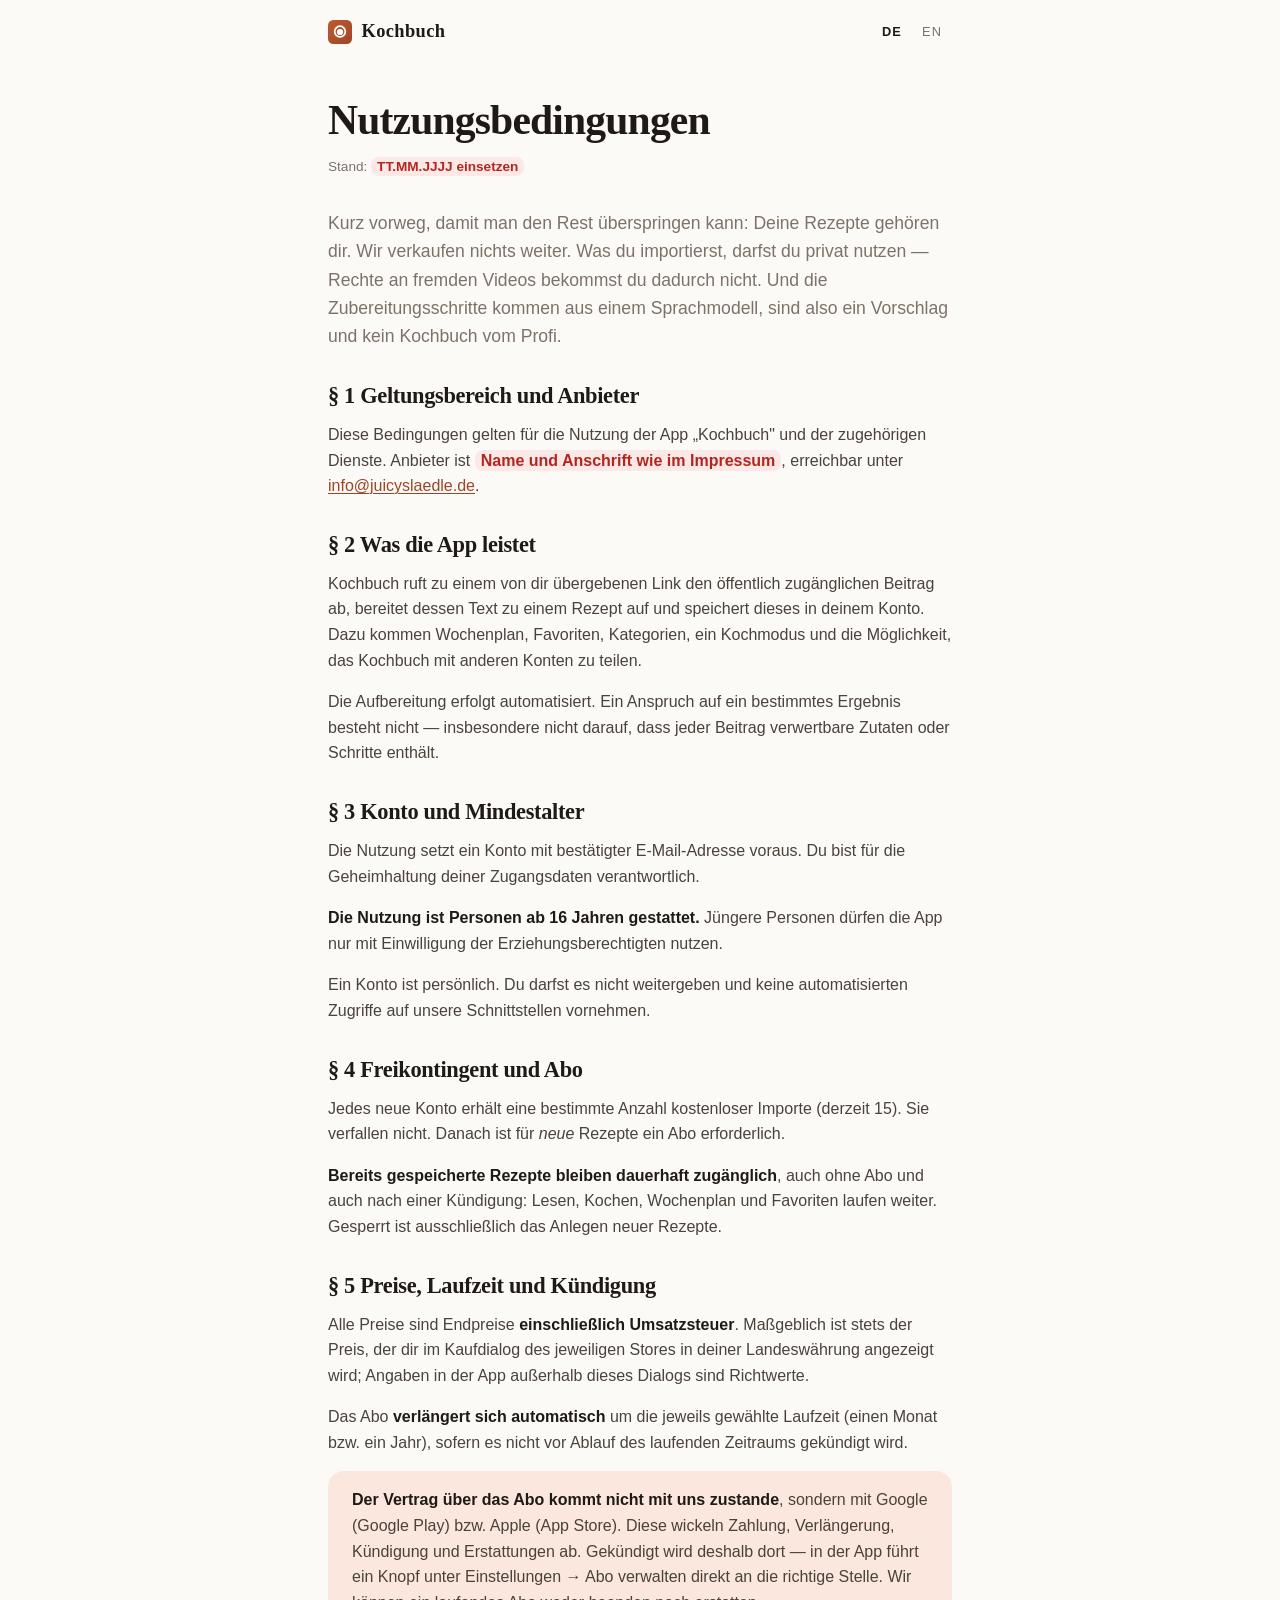
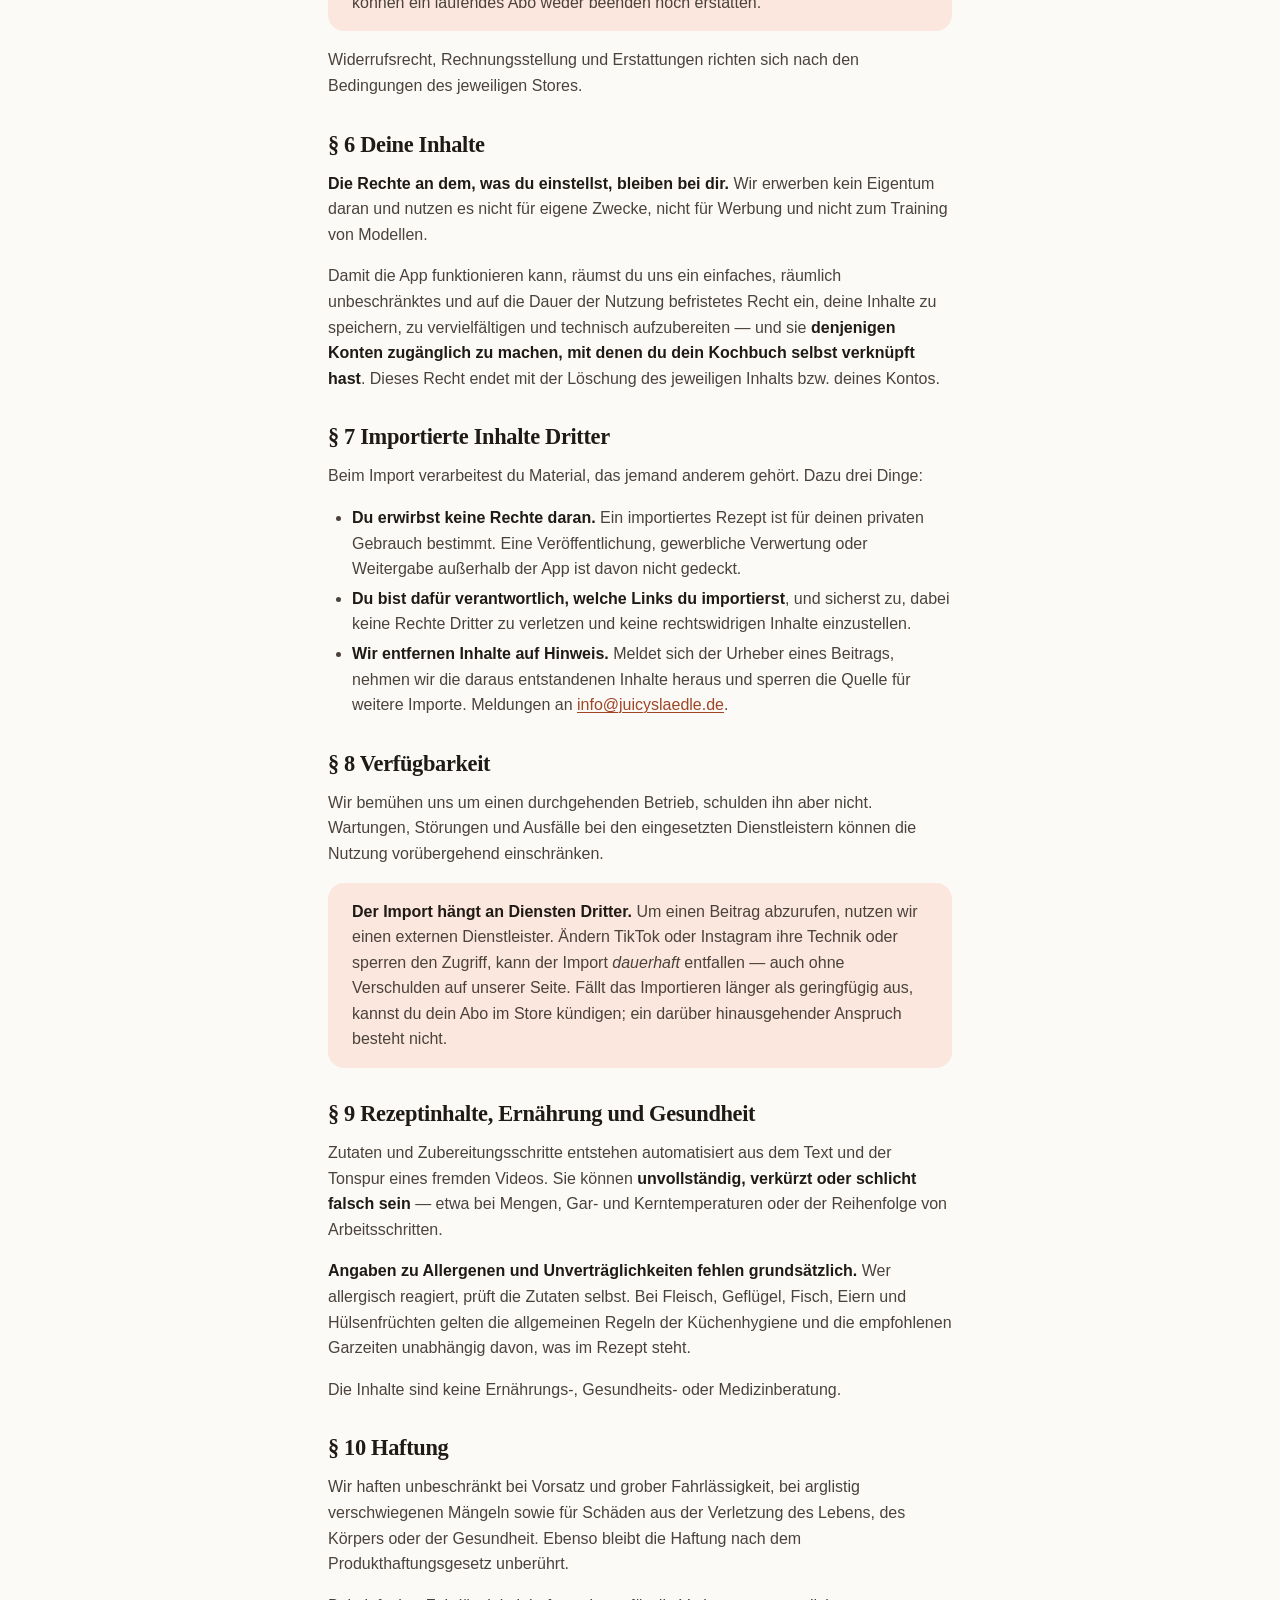
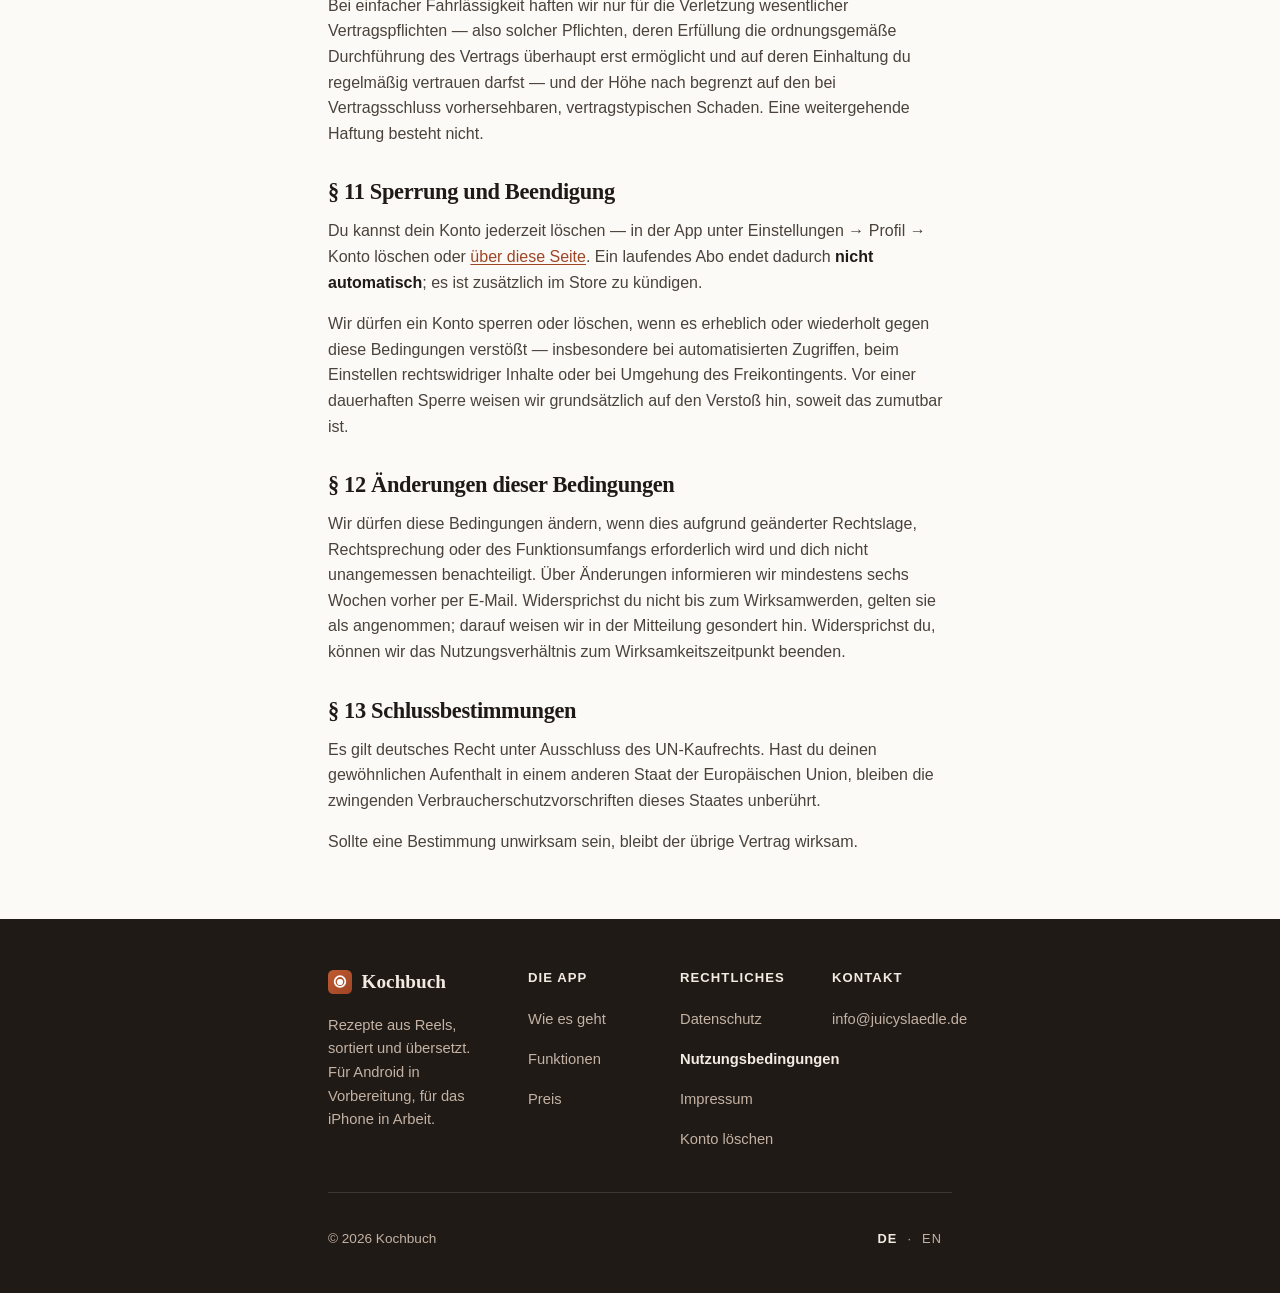
==== agb/index.html @ bf395855 "Die Rechtsseiten tragen denselben Auftritt wie die Startseite Datenschutzerklaerung, AGB, Impressum " ====
<!doctype html>
<html lang="de">
<head>
<meta charset="utf-8">
<meta name="viewport" content="width=device-width, initial-scale=1">
<!-- noindex, solange die Angaben Platzhalter sind (siehe web/README.md).
     Raus, sobald Anschrift und Kontakt stehen. -->
<meta name="robots" content="noindex">
<title>Nutzungsbedingungen — Kochbuch</title>
<link rel="icon" href="../bilder/logo.svg" type="image/svg+xml">
<link rel="apple-touch-icon" href="../bilder/logo-180.png">
<link rel="stylesheet" href="../stil.css">
<!--
  ENTWURF. Vor der Veroeffentlichung anwaltlich gegenlesen lassen - AGB gegenueber
  Verbrauchern unterliegen der Inhaltskontrolle nach §§ 305 ff. BGB, und eine zu
  weit gefasste Haftungsklausel ist im Zweifel komplett unwirksam (dann gilt das
  Gesetz, also mehr Haftung als noetig).

  Vier Punkte stehen hier, weil die App sie tatsaechlich braucht und es dafuer
  bisher keine Grundlage gab:
    § 6  Rechteeinraeumung  - can_see() gibt Rezepte an verknuepfte Konten frei
    § 8  Verfuegbarkeit     - der Import haengt an einem Drittanbieter
    § 9  Rezeptinhalte      - die Schritte kommen aus einem Sprachmodell
    § 3  Mindestalter 16    - Art. 8 DSGVO, es gibt keine Altersabfrage in der App
-->
</head>
<body>

<a class="sprung" href="#inhalt">Zum Inhalt springen</a>

<header class="kopf">
  <div class="kopf-inhalt">
    <a class="marke" href="../home.html"><img class="marke-logo" src="../bilder/logo.svg" width="24" height="24" alt="">Kochbuch</a>
    <nav class="sprachen" aria-label="Sprache">
      <span aria-current="true">DE</span>
      <a href="../en/terms/index.html" hreflang="en">EN</a>
    </nav>
  </div>
</header>

<main id="inhalt" tabindex="-1">
  <div class="inhalt">

    <h1>Nutzungsbedingungen</h1>
    <p class="stand">Stand: <span class="todo">TT.MM.JJJJ einsetzen</span></p>

    <p class="vorspann">
      Kurz vorweg, damit man den Rest überspringen kann: Deine Rezepte gehören dir. Wir
      verkaufen nichts weiter. Was du importierst, darfst du privat nutzen — Rechte an
      fremden Videos bekommst du dadurch nicht. Und die Zubereitungsschritte kommen aus
      einem Sprachmodell, sind also ein Vorschlag und kein Kochbuch vom Profi.
    </p>

    <h2 id="geltung">§ 1 Geltungsbereich und Anbieter</h2>
    <p>
      Diese Bedingungen gelten für die Nutzung der App „Kochbuch" und der zugehörigen
      Dienste. Anbieter ist <span class="todo">Name und Anschrift wie im Impressum</span>,
      erreichbar unter <a href="mailto:info@juicyslaedle.de">info@juicyslaedle.de</a>.
    </p>

    <h2 id="leistung">§ 2 Was die App leistet</h2>
    <p>
      Kochbuch ruft zu einem von dir übergebenen Link den öffentlich zugänglichen Beitrag
      ab, bereitet dessen Text zu einem Rezept auf und speichert dieses in deinem Konto.
      Dazu kommen Wochenplan, Favoriten, Kategorien, ein Kochmodus und die Möglichkeit, das
      Kochbuch mit anderen Konten zu teilen.
    </p>
    <p>
      Die Aufbereitung erfolgt automatisiert. Ein Anspruch auf ein bestimmtes Ergebnis
      besteht nicht — insbesondere nicht darauf, dass jeder Beitrag verwertbare Zutaten oder
      Schritte enthält.
    </p>

    <h2 id="konto">§ 3 Konto und Mindestalter</h2>
    <p>
      Die Nutzung setzt ein Konto mit bestätigter E-Mail-Adresse voraus. Du bist für die
      Geheimhaltung deiner Zugangsdaten verantwortlich.
    </p>
    <p>
      <strong>Die Nutzung ist Personen ab 16 Jahren gestattet.</strong> Jüngere Personen
      dürfen die App nur mit Einwilligung der Erziehungsberechtigten nutzen.
    </p>
    <p>
      Ein Konto ist persönlich. Du darfst es nicht weitergeben und keine automatisierten
      Zugriffe auf unsere Schnittstellen vornehmen.
    </p>

    <h2 id="freikontingent">§ 4 Freikontingent und Abo</h2>
    <p>
      Jedes neue Konto erhält eine bestimmte Anzahl kostenloser Importe (derzeit 15). Sie
      verfallen nicht. Danach ist für <em>neue</em> Rezepte ein Abo erforderlich.
    </p>
    <p>
      <strong>Bereits gespeicherte Rezepte bleiben dauerhaft zugänglich</strong>, auch ohne
      Abo und auch nach einer Kündigung: Lesen, Kochen, Wochenplan und Favoriten laufen
      weiter. Gesperrt ist ausschließlich das Anlegen neuer Rezepte.
    </p>

    <h2 id="preise">§ 5 Preise, Laufzeit und Kündigung</h2>
    <p>
      Alle Preise sind Endpreise <strong>einschließlich Umsatzsteuer</strong>. Maßgeblich ist
      stets der Preis, der dir im Kaufdialog des jeweiligen Stores in deiner Landeswährung
      angezeigt wird; Angaben in der App außerhalb dieses Dialogs sind Richtwerte.
    </p>
    <p>
      Das Abo <strong>verlängert sich automatisch</strong> um die jeweils gewählte Laufzeit
      (einen Monat bzw. ein Jahr), sofern es nicht vor Ablauf des laufenden Zeitraums
      gekündigt wird.
    </p>
    <div class="hinweis">
      <p>
        <strong>Der Vertrag über das Abo kommt nicht mit uns zustande</strong>, sondern mit
        Google (Google Play) bzw. Apple (App Store). Diese wickeln Zahlung, Verlängerung,
        Kündigung und Erstattungen ab. Gekündigt wird deshalb dort — in der App führt ein
        Knopf unter Einstellungen → Abo verwalten direkt an die richtige Stelle. Wir können
        ein laufendes Abo weder beenden noch erstatten.
      </p>
    </div>
    <p>
      Widerrufsrecht, Rechnungsstellung und Erstattungen richten sich nach den Bedingungen
      des jeweiligen Stores.
    </p>

    <h2 id="deine-inhalte">§ 6 Deine Inhalte</h2>
    <p>
      <strong>Die Rechte an dem, was du einstellst, bleiben bei dir.</strong> Wir erwerben
      kein Eigentum daran und nutzen es nicht für eigene Zwecke, nicht für Werbung und nicht
      zum Training von Modellen.
    </p>
    <p>
      Damit die App funktionieren kann, räumst du uns ein einfaches, räumlich unbeschränktes
      und auf die Dauer der Nutzung befristetes Recht ein, deine Inhalte zu speichern, zu
      vervielfältigen und technisch aufzubereiten — und sie
      <strong>denjenigen Konten zugänglich zu machen, mit denen du dein Kochbuch selbst
      verknüpft hast</strong>. Dieses Recht endet mit der Löschung des jeweiligen Inhalts
      bzw. deines Kontos.
    </p>

    <h2 id="fremde-inhalte">§ 7 Importierte Inhalte Dritter</h2>
    <p>
      Beim Import verarbeitest du Material, das jemand anderem gehört. Dazu drei Dinge:
    </p>
    <ul>
      <li>
        <strong>Du erwirbst keine Rechte daran.</strong> Ein importiertes Rezept ist für
        deinen privaten Gebrauch bestimmt. Eine Veröffentlichung, gewerbliche Verwertung
        oder Weitergabe außerhalb der App ist davon nicht gedeckt.
      </li>
      <li>
        <strong>Du bist dafür verantwortlich, welche Links du importierst</strong>, und
        sicherst zu, dabei keine Rechte Dritter zu verletzen und keine rechtswidrigen
        Inhalte einzustellen.
      </li>
      <li>
        <strong>Wir entfernen Inhalte auf Hinweis.</strong> Meldet sich der Urheber eines
        Beitrags, nehmen wir die daraus entstandenen Inhalte heraus und sperren die Quelle
        für weitere Importe. Meldungen an
        <a href="mailto:info@juicyslaedle.de">info@juicyslaedle.de</a>.
      </li>
    </ul>

    <h2 id="verfuegbarkeit">§ 8 Verfügbarkeit</h2>
    <p>
      Wir bemühen uns um einen durchgehenden Betrieb, schulden ihn aber nicht. Wartungen,
      Störungen und Ausfälle bei den eingesetzten Dienstleistern können die Nutzung
      vorübergehend einschränken.
    </p>
    <div class="hinweis">
      <p>
        <strong>Der Import hängt an Diensten Dritter.</strong> Um einen Beitrag abzurufen,
        nutzen wir einen externen Dienstleister. Ändern TikTok oder Instagram ihre Technik
        oder sperren den Zugriff, kann der Import <em>dauerhaft</em> entfallen — auch ohne
        Verschulden auf unserer Seite. Fällt das Importieren länger als geringfügig aus,
        kannst du dein Abo im Store kündigen; ein darüber hinausgehender Anspruch besteht
        nicht.
      </p>
    </div>

    <h2 id="rezepte">§ 9 Rezeptinhalte, Ernährung und Gesundheit</h2>
    <p>
      Zutaten und Zubereitungsschritte entstehen automatisiert aus dem Text und der Tonspur
      eines fremden Videos. Sie können <strong>unvollständig, verkürzt oder schlicht falsch
      sein</strong> — etwa bei Mengen, Gar- und Kerntemperaturen oder der Reihenfolge von
      Arbeitsschritten.
    </p>
    <p>
      <strong>Angaben zu Allergenen und Unverträglichkeiten fehlen grundsätzlich.</strong>
      Wer allergisch reagiert, prüft die Zutaten selbst. Bei Fleisch, Geflügel, Fisch, Eiern
      und Hülsenfrüchten gelten die allgemeinen Regeln der Küchenhygiene und die
      empfohlenen Garzeiten unabhängig davon, was im Rezept steht.
    </p>
    <p>
      Die Inhalte sind keine Ernährungs-, Gesundheits- oder Medizinberatung.
    </p>

    <h2 id="haftung">§ 10 Haftung</h2>
    <p>
      Wir haften unbeschränkt bei Vorsatz und grober Fahrlässigkeit, bei arglistig
      verschwiegenen Mängeln sowie für Schäden aus der Verletzung des Lebens, des Körpers
      oder der Gesundheit. Ebenso bleibt die Haftung nach dem Produkthaftungsgesetz
      unberührt.
    </p>
    <p>
      Bei einfacher Fahrlässigkeit haften wir nur für die Verletzung wesentlicher
      Vertragspflichten — also solcher Pflichten, deren Erfüllung die ordnungsgemäße
      Durchführung des Vertrags überhaupt erst ermöglicht und auf deren Einhaltung du
      regelmäßig vertrauen darfst — und der Höhe nach begrenzt auf den bei Vertragsschluss
      vorhersehbaren, vertragstypischen Schaden. Eine weitergehende Haftung besteht nicht.
    </p>

    <h2 id="sperrung">§ 11 Sperrung und Beendigung</h2>
    <p>
      Du kannst dein Konto jederzeit löschen — in der App unter Einstellungen → Profil →
      Konto löschen oder <a href="../konto-loeschen/index.html">über diese Seite</a>. Ein
      laufendes Abo endet dadurch <strong>nicht automatisch</strong>; es ist zusätzlich im
      Store zu kündigen.
    </p>
    <p>
      Wir dürfen ein Konto sperren oder löschen, wenn es erheblich oder wiederholt gegen
      diese Bedingungen verstößt — insbesondere bei automatisierten Zugriffen, beim Einstellen
      rechtswidriger Inhalte oder bei Umgehung des Freikontingents. Vor einer dauerhaften
      Sperre weisen wir grundsätzlich auf den Verstoß hin, soweit das zumutbar ist.
    </p>

    <h2 id="aenderungen">§ 12 Änderungen dieser Bedingungen</h2>
    <p>
      Wir dürfen diese Bedingungen ändern, wenn dies aufgrund geänderter Rechtslage,
      Rechtsprechung oder des Funktionsumfangs erforderlich wird und dich nicht unangemessen
      benachteiligt. Über Änderungen informieren wir mindestens sechs Wochen vorher per
      E-Mail. Widersprichst du nicht bis zum Wirksamwerden, gelten sie als angenommen; darauf
      weisen wir in der Mitteilung gesondert hin. Widersprichst du, können wir das
      Nutzungsverhältnis zum Wirksamkeitszeitpunkt beenden.
    </p>

    <h2 id="schluss">§ 13 Schlussbestimmungen</h2>
    <p>
      Es gilt deutsches Recht unter Ausschluss des UN-Kaufrechts. Hast du deinen gewöhnlichen
      Aufenthalt in einem anderen Staat der Europäischen Union, bleiben die zwingenden
      Verbraucherschutzvorschriften dieses Staates unberührt.
    </p>
    <p>
      Sollte eine Bestimmung unwirksam sein, bleibt der übrige Vertrag wirksam.
    </p>

  </div>
</main>

<footer class="seitenfuss">
  <div class="fuss-inhalt">
    <div class="fuss-raster">
      <div>
        <a class="fuss-marke" href="../home.html">
          <img class="marke-logo" src="../bilder/logo.svg" width="24" height="24" alt="">
          Kochbuch
        </a>
        <p class="fuss-satz">Rezepte aus Reels, sortiert und übersetzt. Für Android in Vorbereitung, für das iPhone in Arbeit.</p>
      </div>
      <div class="fuss-spalte">
        <b>Die App</b>
        <a href="../home.html#verwandlung">Wie es geht</a>
        <a href="../home.html#funktionen">Funktionen</a>
        <a href="../home.html#preis">Preis</a>
      </div>
      <div class="fuss-spalte">
        <b>Rechtliches</b>
        <a href="../datenschutz/index.html">Datenschutz</a>
        <a href="../agb/index.html" aria-current="page">Nutzungsbedingungen</a>
        <a href="../impressum/index.html">Impressum</a>
        <a href="../konto-loeschen/index.html">Konto löschen</a>
      </div>
      <div class="fuss-spalte">
        <b>Kontakt</b>
        <a href="mailto:info@juicyslaedle.de">info@juicyslaedle.de</a>
      </div>
    </div>
    <div class="fuss-zeile">
      <span>© 2026 Kochbuch</span>
      <span class="sprachen">
        <span aria-current="true">DE</span>
        <span class="teiler" aria-hidden="true">·</span>
        <a href="../en/home.html" hreflang="en">EN</a>
      </span>
    </div>
  </div>
</footer>

<script>
/*
  Ein Handgriff, und er ist Zugabe: Der klebende Kopf bekommt seinen Rand erst,
  wenn wirklich etwas darunter durchlaeuft. Ohne JavaScript steht die Seite
  vollstaendig da - dieselbe Regel wie auf der Startseite.
*/
(function () {
  var kopf = document.querySelector('.kopf');
  if (!kopf) return;
  var amAnschlag = false;
  addEventListener('scroll', function () {
    var jetzt = scrollY > 8;
    if (jetzt !== amAnschlag) {
      amAnschlag = jetzt;
      kopf.setAttribute('data-gescrollt', jetzt ? 'ja' : 'nein');
    }
  }, { passive: true });
})();
</script>

</body>
</html>
---- stil.css ----
/*
  Die gemeinsame Gestaltung aller Seiten unter kochbuch-web.

  Sie ist bewusst KEINE eigene Handschrift, sondern dieselbe wie in der App: Die
  Farben stehen wortgleich in ui/theme/Color.kt, die Radien und Abstaende in
  ui/theme/Dimens.kt, die Schriftrollen in ui/theme/Type.kt. Wer dort etwas
  aendert, aendert es hier mit - sonst sehen Store-Eintrag, Website und App nach
  drei verschiedenen Produkten aus.

  Kein Build-Schritt: eine Datei, statisch, fuer GitHub Pages. Der Rest des
  Auftritts sind reine HTML-Dateien, die sie einbinden.
*/

/* --- Die Schrift kommt von HIER, nicht von Google ------------------------- */
/*
  Die Seiten haben Fraunces frueher ueber fonts.googleapis.com geladen. Damit
  ging die IP-Adresse jedes Besuchers ohne Einwilligung an Google - genau der
  Fall, den das LG Muenchen I 2022 entschieden hat (Az. 3 O 17493/20) und der
  seitdem massenhaft abgemahnt wird. Auf einer DATENSCHUTZERKLAERUNG waere das
  besonders schlecht.

  Die Datei ist die variable Fassung aus der App
  (shared/src/commonMain/composeResources/font/fraunces_variable.ttf), damit
  Website und App buchstaeblich dieselbe Schrift tragen. `font-weight: 100 900`
  gibt die wght-Achse an den Browser weiter, `font-display: swap` zeigt sofort
  die Ersatzschrift statt einer leeren Flaeche.
*/
@font-face {
  font-family: "Fraunces";
  src: url("schrift/fraunces.ttf") format("truetype-variations");
  font-weight: 100 900;
  font-style: normal;
  font-display: swap;
}

:root {
  /* 60 % neutrale Basis */
  --sand-50:  #FCFAF7;
  --sand-100: #F6F1EA;
  --sand-200: #EBE3D8;

  /* 30 % Text und Struktur */
  --ink-900:  #1F1A16;
  --ink-700:  #4A423B;
  --ink-500:  #7C726A;

  /* 10 % Akzent */
  --clay-500: #C05A31;
  --clay-600: #9E4526;
  --clay-100: #FBE7DD;
  --sage-500: #5E7355;
  --sage-100: #E6EDE1;
  --shadow:   rgba(107, 74, 52, 0.10);

  /* Dimens.kt: Spacing.xs ... Spacing.xxxl */
  --sp-xs:   4px;
  --sp-sm:   8px;
  --sp-md:  12px;
  --sp-lg:  16px;
  --sp-xl:  24px;
  --sp-2xl: 32px;
  --sp-3xl: 48px;

  /* Dimens.kt: Radius.sm ... Radius.xxl */
  --r-sm:   8px;
  --r-md:  12px;
  --r-lg:  16px;
  --r-xl:  20px;
  --r-xxl: 28px;

  /* Die App ist bewusst hell - kein Umfaerben durch den Browser. */
  color-scheme: light;
}

* { box-sizing: border-box; }

/*
  Weiches Scrollen nur fuer die, die Bewegung nicht abbestellt haben: Ein Sprung
  ueber die halbe Startseite ist genau die Art Bewegung, die bei
  vestibulaeren Beschwerden Uebelkeit ausloest (WCAG 2.3.3).
*/
@media (prefers-reduced-motion: no-preference) {
  html { scroll-behavior: smooth; }
}

body {
  margin: 0;
  min-height: 100svh;
  background: var(--sand-50);
  color: var(--ink-700);
  font-family: -apple-system, BlinkMacSystemFont, "Segoe UI", Roboto, sans-serif;
  font-size: 16px;
  line-height: 1.6;
  -webkit-font-smoothing: antialiased;
  text-rendering: optimizeLegibility;
}

/* --- Kopf und Fuss ------------------------------------------------------- */

/*
  Derselbe Kopf wie auf der Startseite, und das ist der Grund fuer den ganzen
  Umbau dieser Datei: Wer aus der App auf die Datenschutzerklaerung tippt, soll
  nicht das Gefuehl haben, das Produkt gewechselt zu haben. Klebend, weil die
  Datenschutzerklaerung 380 Zeilen lang ist - der Weg zurueck zur Startseite
  war vorher nur am Seitenanfang erreichbar.
*/
.kopf {
  position: sticky;
  top: 0;
  z-index: 50;
  border-bottom: 1px solid transparent;
  background: color-mix(in srgb, var(--sand-50) 92%, transparent);
  backdrop-filter: blur(12px);
  transition: border-color 0.3s ease;
}

.kopf[data-gescrollt="ja"] { border-bottom-color: var(--sand-200); }

/*
  Der Weg an der Kopfzeile vorbei. Sichtbar nur im Fokus - deshalb ausserhalb
  des Bildes statt auf display:none, das der Tabreihenfolge entginge.
*/
.sprung {
  position: absolute;
  left: -9999px;
  top: 0;
  z-index: 100;
  padding: 12px var(--sp-lg);
  border-radius: 0 0 var(--r-md) 0;
  background: var(--ink-900);
  color: var(--sand-50);
  text-decoration: none;
  font-weight: 600;
}

.sprung:focus-visible { left: 0; outline-color: var(--clay-warm, #E9A06A); }

/*
  Der Fokusring steht HIER und nicht in start.css: Er gehoert zu jeder Seite,
  und die Rechtsseiten hatten bis dahin gar keinen eigenen - sie erbten den des
  Browsers, der auf hellem Sand kaum zu sehen ist.
*/
:focus-visible {
  outline: 2px solid var(--clay-600);
  outline-offset: 3px;
  border-radius: var(--r-sm);
}

::selection { background: var(--clay-100); color: var(--ink-900); }

.kopf-inhalt,
.inhalt,
.fuss-inhalt {
  /*
    42rem statt der vollen Breite: Eine Rechtsseite wird gelesen, nicht
    ueberflogen, und ab etwa 90 Zeichen je Zeile findet das Auge den Anfang der
    naechsten nicht mehr zuverlaessig.
  */
  max-width: 42rem;
  margin: 0 auto;
  padding: 0 var(--sp-xl);
}

.kopf-inhalt {
  display: flex;
  align-items: center;
  justify-content: space-between;
  gap: var(--sp-lg);
  min-height: 64px;
}

/*
  Gemischt und in Ink900, nicht mehr gesperrt in Terracotta-Versalien. Die alte
  Fassung stammt aus der Zeit, als es nur die Bestaetigungsseite gab; seit der
  Startseite steht dieselbe Marke zweimal verschieden da - und Clay500 auf Sand
  haelt nur 4,25:1.
*/
.marke {
  font-family: "Fraunces", Georgia, serif;
  font-weight: 600;
  font-size: 1.15rem;
  letter-spacing: 0.02em;
  color: var(--ink-900);
  text-decoration: none;
  display: inline-flex;
  align-items: center;
  gap: var(--sp-sm);
}

/*
  Das App-Logo neben dem Schriftzug - dieselbe Datei, die auch als Favicon
  haengt (bilder/logo.svg). Bewusst eine gemeinsame Quelle statt eines zweiten,
  inline gezeichneten Logos: Zwei Fassungen laufen auseinander, und beim Icon
  faellt genau das nicht auf.

  Die Sperrung des Schriftzugs (0.12em) legt rechts vom letzten Buchstaben Luft
  an, links vom ersten aber nicht - das Logo stuende sonst optisch zu nah.
  Deshalb ein eigener Abstand hier und nicht nur das gap.
*/
.marke-logo {
  display: block;
  margin-right: 0.1rem;
  flex: none;
}

.marke:hover { color: var(--clay-600); }

/*
  Der Sprachumschalter - zwei Kuerzel, das aktuelle ohne Verweis. Die
  Tippflaeche ist groesser als die Schrift: Zwei Buchstaben bei 12,8px sind rund
  20px hoch, verlangt sind 44 (WCAG 2.5.5). Das Polster gehoert an den Link,
  nicht an den Container - sonst waechst nur der Abstand, nicht das Ziel.
*/
.sprachen {
  display: flex;
  align-items: center;
  font-size: 0.8rem;
  letter-spacing: 0.08em;
  text-transform: uppercase;
  color: var(--ink-500);
}

.sprachen a,
.sprachen > span[aria-current] {
  display: inline-grid;
  place-items: center;
  min-width: 40px;
  min-height: 44px;
}

.sprachen a { color: var(--ink-500); text-decoration: none; }
.sprachen a:hover { color: var(--clay-600); }
.sprachen [aria-current="true"] { color: var(--ink-900); font-weight: 600; }

/* --- Der Fuss, gemeinsam fuer alle Seiten -------------------------------- */
/*
  Er stand frueher nur auf der Startseite (dort hiess er `.start-fuss`), und die
  Rechtsseiten trugen darunter eine blasse Linkzeile. Zwei Fuesse fuer einen
  Auftritt: Wer aus der App auf die Datenschutzerklaerung tippt, landete auf
  einer Seite, die mit der Startseite nur die Schrift gemein hatte.

  Die Breite kommt von aussen (`.fuss-inhalt` traegt hier 42rem, auf der
  Startseite `.bahn` 74rem) - der Fuss selbst legt sie nicht fest.
*/
/*
  Kein margin-top: Auf der Startseite schliesst der Fuss unmittelbar an die
  letzte Bahn an, und ein Abstand hier risse dort einen hellen Streifen auf. Den
  Luftraum ueber dem Fuss bringt der Textbereich der Rechtsseiten selbst mit
  (siehe `.inhalt`).
*/
.seitenfuss {
  background: var(--ink-900);
  color: #C4B2A4;
  padding: var(--sp-3xl) 0 var(--sp-2xl);
  font-size: 0.92rem;
}

.fuss-raster {
  display: grid;
  grid-template-columns: minmax(0, 1.4fr) repeat(3, minmax(0, 1fr));
  gap: var(--sp-2xl);
  padding-bottom: var(--sp-2xl);
  border-bottom: 1px solid rgba(243, 235, 226, 0.14);
}

.fuss-marke {
  font-family: "Fraunces", Georgia, serif;
  font-size: 1.2rem;
  font-weight: 600;
  color: #F3EBE2;
  display: inline-flex;
  align-items: center;
  gap: var(--sp-sm);
  text-decoration: none;
}

.fuss-satz { margin-top: var(--sp-md); max-width: 22rem; line-height: 1.6; }

.fuss-spalte b {
  display: block;
  color: #F3EBE2;
  font-weight: 600;
  font-size: 0.82rem;
  letter-spacing: 0.08em;
  text-transform: uppercase;
  margin-bottom: var(--sp-md);
}

/* Mindestens 40px hoch: auf dem Telefon sind das die einzigen Navigationslinks. */
.fuss-spalte a {
  display: flex;
  align-items: center;
  min-height: 40px;
  color: #C4B2A4;
  text-decoration: none;
}

.fuss-spalte a:hover { color: #E9A06A; }

/*
  Die Seite, auf der man gerade steht, ist im Fuss hervorgehoben. `aria-current`
  allein saehe nur ein Screenreader - und wer vier Rechtstexte untereinander
  verlinkt, sollte auch mit den Augen erkennen, welcher davon offen ist.
*/
.fuss-spalte a[aria-current="page"] { color: #F3EBE2; font-weight: 600; }

.fuss-zeile {
  display: flex;
  flex-wrap: wrap;
  align-items: center;
  justify-content: space-between;
  gap: var(--sp-md);
  padding-top: var(--sp-xl);
  font-size: 0.85rem;
}

/* Clay600 haelt auf Ink900 nur 2,7:1 - dort braucht der Ring den warmen Ton. */
.seitenfuss :focus-visible { outline-color: #E9A06A; }

.seitenfuss .sprachen,
.seitenfuss .sprachen a { color: #C4B2A4; }
.seitenfuss .sprachen a:hover { color: #E9A06A; }
.seitenfuss .sprachen [aria-current="true"] { color: #F3EBE2; }

@media (max-width: 62rem) {
  .fuss-raster { grid-template-columns: 1fr 1fr; gap: var(--sp-2xl); }
}

@media (max-width: 34rem) {
  .fuss-raster { grid-template-columns: 1fr; }
}

/* --- Fliesstext ---------------------------------------------------------- */

main { padding: var(--sp-2xl) 0 var(--sp-3xl); }

/*
  Gewicht 600 und dieselbe optische Groesse wie auf der Startseite. 700 war eine
  Stufe zu fett: Fraunces traegt als Variable Font bei 700 deutlich mehr
  Strichkontrast, und neben einer 600er-Startseite sah dieselbe Marke zweimal
  verschieden aus.
*/
h1 {
  font-family: "Fraunces", Georgia, serif;
  font-weight: 600;
  font-size: clamp(1.85rem, 1.35rem + 2.1vw, 2.6rem);
  line-height: 1.12;
  letter-spacing: -0.02em;
  text-wrap: balance;
  color: var(--ink-900);
  margin: 0 0 var(--sp-md);
}

h2 {
  font-family: "Fraunces", Georgia, serif;
  font-weight: 600;
  font-size: 1.4rem;
  line-height: 1.25;
  letter-spacing: -0.015em;
  text-wrap: balance;
  color: var(--ink-900);
  margin: var(--sp-2xl) 0 var(--sp-md);
  /*
    Sprungmarken aus dem Inhaltsverzeichnis duerfen nicht unter dem Kopf
    verschwinden - und der klebt jetzt, also braucht es seine volle Hoehe
    plus Luft statt der frueheren 24px.
  */
  scroll-margin-top: 84px;
}

h3 {
  font-family: "Fraunces", Georgia, serif;
  font-weight: 600;
  font-size: 1.08rem;
  line-height: 1.3;
  color: var(--ink-900);
  margin: var(--sp-xl) 0 var(--sp-xs);
  scroll-margin-top: 84px;
}

p, ul, ol, table { margin: 0 0 var(--sp-lg); }

ul, ol { padding-left: var(--sp-xl); }
li { margin-bottom: var(--sp-xs); }

/*
  Clay600 statt Clay500: Auf Sand50 kommt Clay500 auf 4,25:1 und in einer Karte
  (Sand100) auf 3,94:1 - beides unter den 4,5:1 fuer Text dieser Groesse. Das
  betraf JEDEN Link in den Rechtstexten, also ausgerechnet die Seiten, die im
  Play-Eintrag verlinkt sind.
*/
a { color: var(--clay-600); text-decoration-thickness: 1px; text-underline-offset: 2px; }
/* Im Hover bleibt die Farbe und der Strich wird dicker - Clay500 laege auch
   hier unter der Schwelle, und ein Zustand ist von der Regel nicht ausgenommen. */
a:hover { text-decoration-thickness: 2px; }

strong { color: var(--ink-900); font-weight: 600; }

.vorspann {
  font-size: 1.1rem;
  color: var(--ink-500);
  margin-bottom: var(--sp-xl);
}

.stand {
  font-size: 0.85rem;
  color: var(--ink-500);
  margin-bottom: var(--sp-2xl);
}

/* --- Karten und Hinweise ------------------------------------------------- */

.karte {
  background: var(--sand-100);
  border: 1px solid var(--sand-200);
  border-radius: var(--r-xxl);
  padding: var(--sp-xl);
  margin-bottom: var(--sp-lg);
  box-shadow: 0 18px 40px -18px var(--shadow);
}

.karte > :last-child { margin-bottom: 0; }

/*
  Der Akzentkasten fuer das eine, was auf einer Seite heraussticht - ein
  Warnhinweis, ein Handlungsweg. Sparsam einsetzen: Zwei davon nebeneinander
  heben sich gegenseitig auf.
*/
.hinweis {
  background: var(--clay-100);
  border-radius: var(--r-lg);
  padding: var(--sp-lg) var(--sp-xl);
  margin-bottom: var(--sp-lg);
}

.hinweis > :last-child { margin-bottom: 0; }

/*
  Rot markierte Platzhalter, die vor der Veroeffentlichung gefuellt werden
  MUESSEN. Absichtlich haesslich: Ein dezenter Platzhalter im Impressum
  ueberlebt jede Durchsicht.
*/
.todo {
  background: #FCE9E7;
  color: #B3261E;
  border-radius: var(--r-sm);
  padding: 2px 6px;
  font-weight: 600;
}

/* --- Tabellen ------------------------------------------------------------ */

.tabelle { width: 100%; overflow-x: auto; }

table {
  width: 100%;
  border-collapse: collapse;
  font-size: 0.95rem;
}

th, td {
  text-align: left;
  vertical-align: top;
  padding: var(--sp-sm) var(--sp-md) var(--sp-sm) 0;
  border-bottom: 1px solid var(--sand-200);
}

th { color: var(--ink-900); font-weight: 600; }

/* --- Inhaltsverzeichnis -------------------------------------------------- */

.verzeichnis {
  background: var(--sand-100);
  border: 1px solid var(--sand-200);
  border-radius: var(--r-lg);
  padding: var(--sp-lg) var(--sp-xl);
  margin-bottom: var(--sp-2xl);
}

.verzeichnis ol {
  margin: 0;
  padding-left: var(--sp-lg);
  font-size: 0.95rem;
}

.verzeichnis li { margin-bottom: var(--sp-xs); }

/* --- Die Startseite steht in start.css ----------------------------------- */
/*
  Hier standen frueher .held, .knopf, .kacheln und .kachel - die Bauteile der
  alten Startseite, die aus einer Textspalte und zwei Kachelreihen bestand. Die
  Startseite ist seit dem Umbau eine eigene Welt (web/start.css) und benutzt
  keinen dieser Namen mehr; die Rechtsseiten haben sie nie benutzt. Sie stehen
  bewusst NICHT vorsichtshalber weiter hier: Totes CSS ist die Sorte Ballast,
  die beim naechsten Umbau als "wird schon irgendwo gebraucht" ueberlebt.
*/

/* --- Die Bestaetigungsseite ---------------------------------------------- */
/*
  confirmed/index.html ist die einzige Seite ohne Kopf und Fuss: Sie ist das
  Ende eines Vorgangs, kein Ort zum Weiterlesen. Deshalb zentriert und ohne
  jeden Ausgang.
*/

body.mittig {
  display: flex;
  align-items: center;
  justify-content: center;
  padding: var(--sp-xl);
}

.mittig .karte {
  width: 100%;
  max-width: 26rem;
  padding: 40px 32px 36px;
  text-align: center;
  animation: auftauchen 0.45s cubic-bezier(0.2, 0.7, 0.3, 1) both;
}

.mittig .marke { display: inline-flex; margin-bottom: var(--sp-xl); font-size: 0.95rem; }

.haken {
  width: 84px;
  height: 84px;
  margin: 0 auto var(--sp-xl);
  border-radius: 50%;
  background: var(--sage-100);
  display: grid;
  place-items: center;
  animation: aufploppen 0.4s cubic-bezier(0.34, 1.4, 0.64, 1) 0.1s both;
}

.haken svg { width: 40px; height: 40px; display: block; }

.haken path {
  fill: none;
  stroke: var(--sage-500);
  stroke-width: 3.5;
  stroke-linecap: round;
  stroke-linejoin: round;
  stroke-dasharray: 32;
  stroke-dashoffset: 32;
  animation: zeichnen 0.45s ease-out 0.35s both;
}

.mittig h1 { font-size: 1.75rem; }
.mittig p  { margin: 0; }

@keyframes auftauchen {
  from { opacity: 0; transform: translateY(14px); }
  to   { opacity: 1; transform: none; }
}
@keyframes aufploppen {
  from { opacity: 0; transform: scale(0.6); }
  to   { opacity: 1; transform: scale(1); }
}
@keyframes zeichnen {
  to { stroke-dashoffset: 0; }
}

/* Wer Bewegung abbestellt hat, bekommt dasselbe Bild - nur sofort. */
@media (prefers-reduced-motion: reduce) {
  html { scroll-behavior: auto; }
  .mittig .karte, .haken, .haken path { animation: none; }
  .haken path { stroke-dashoffset: 0; }
}
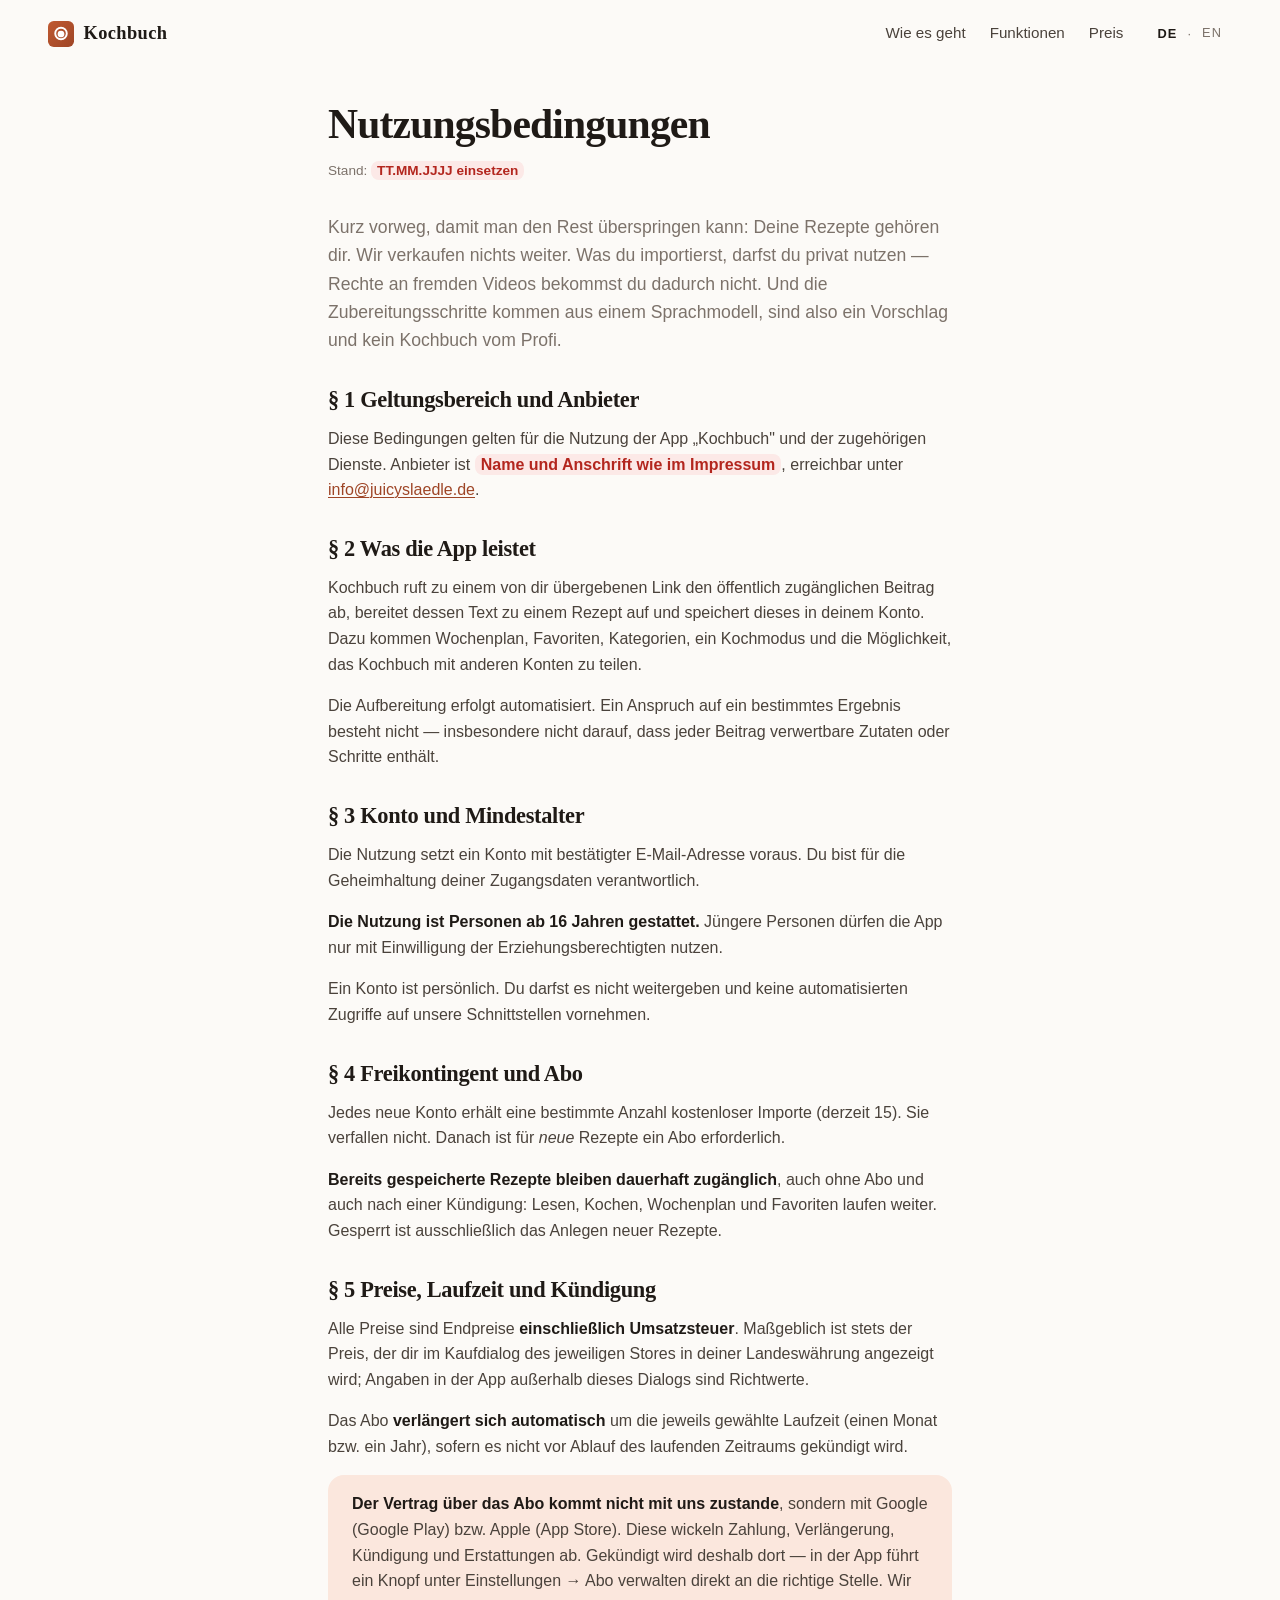
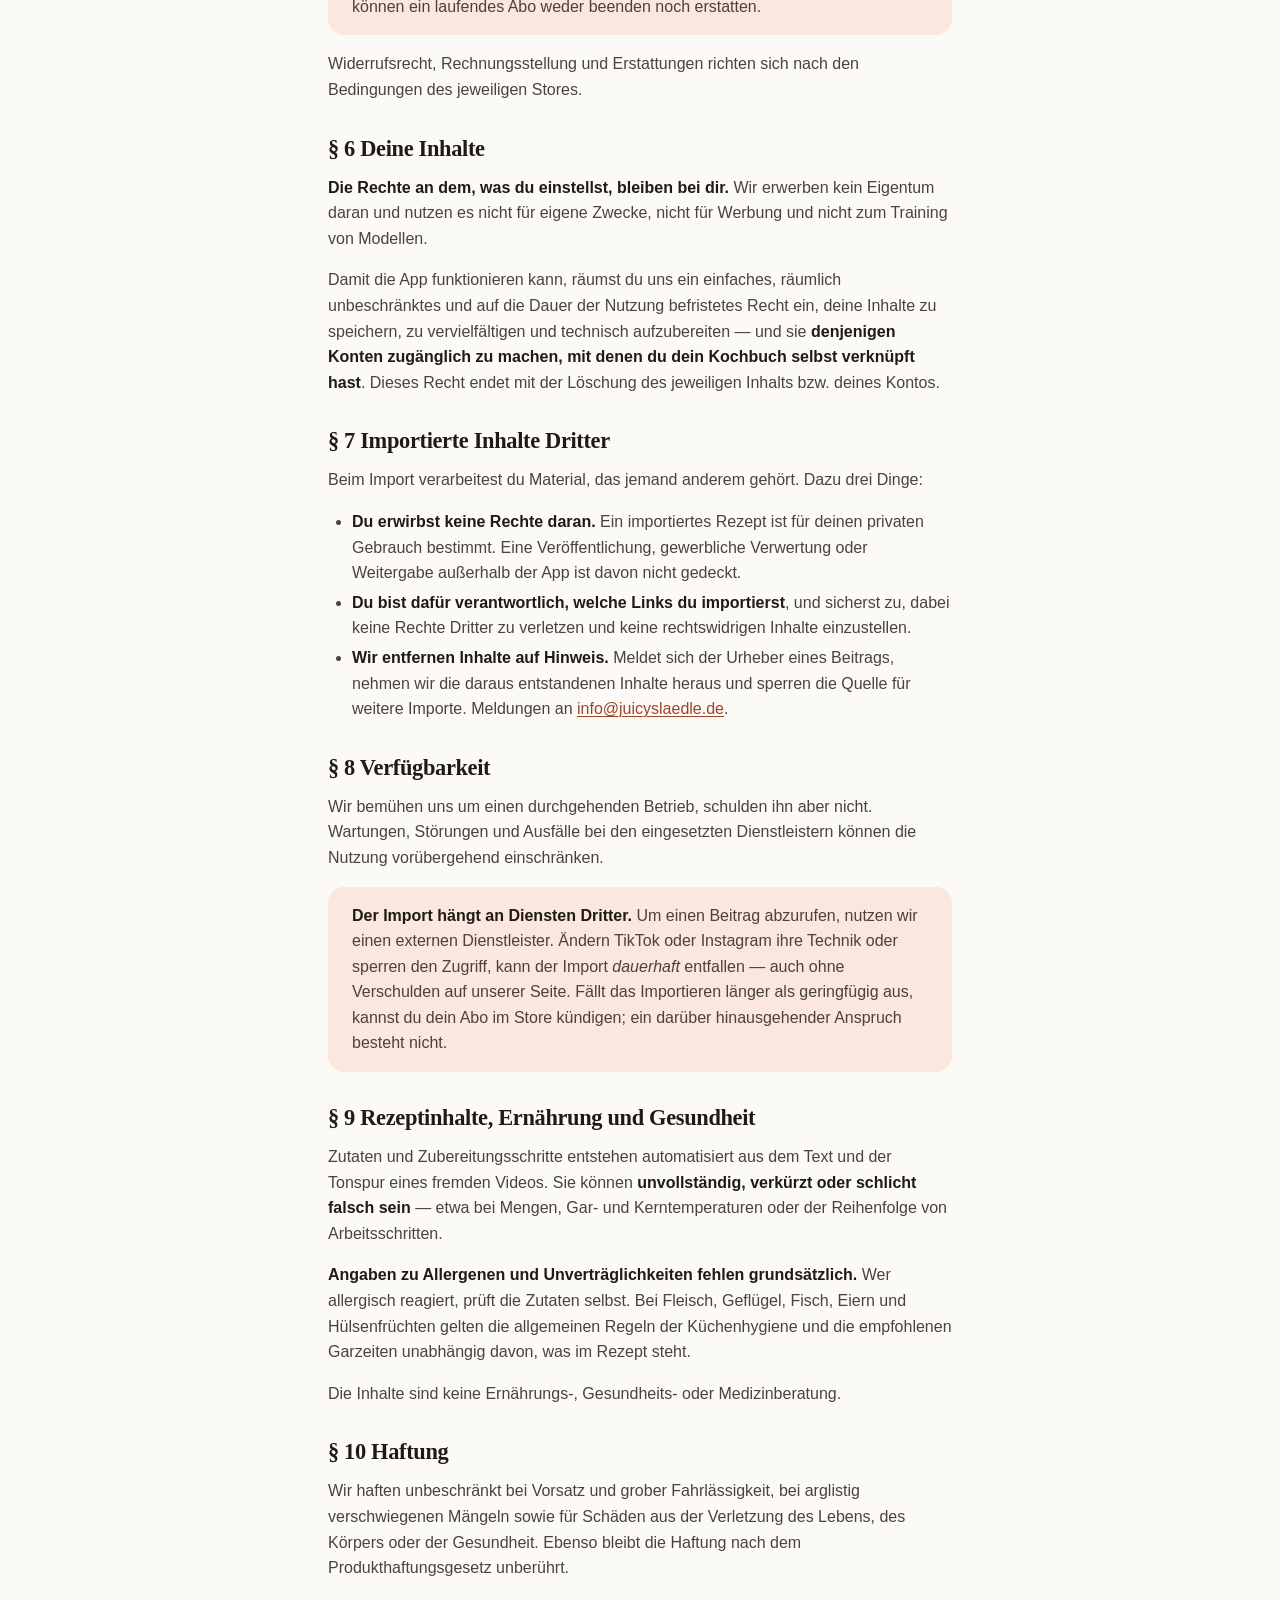
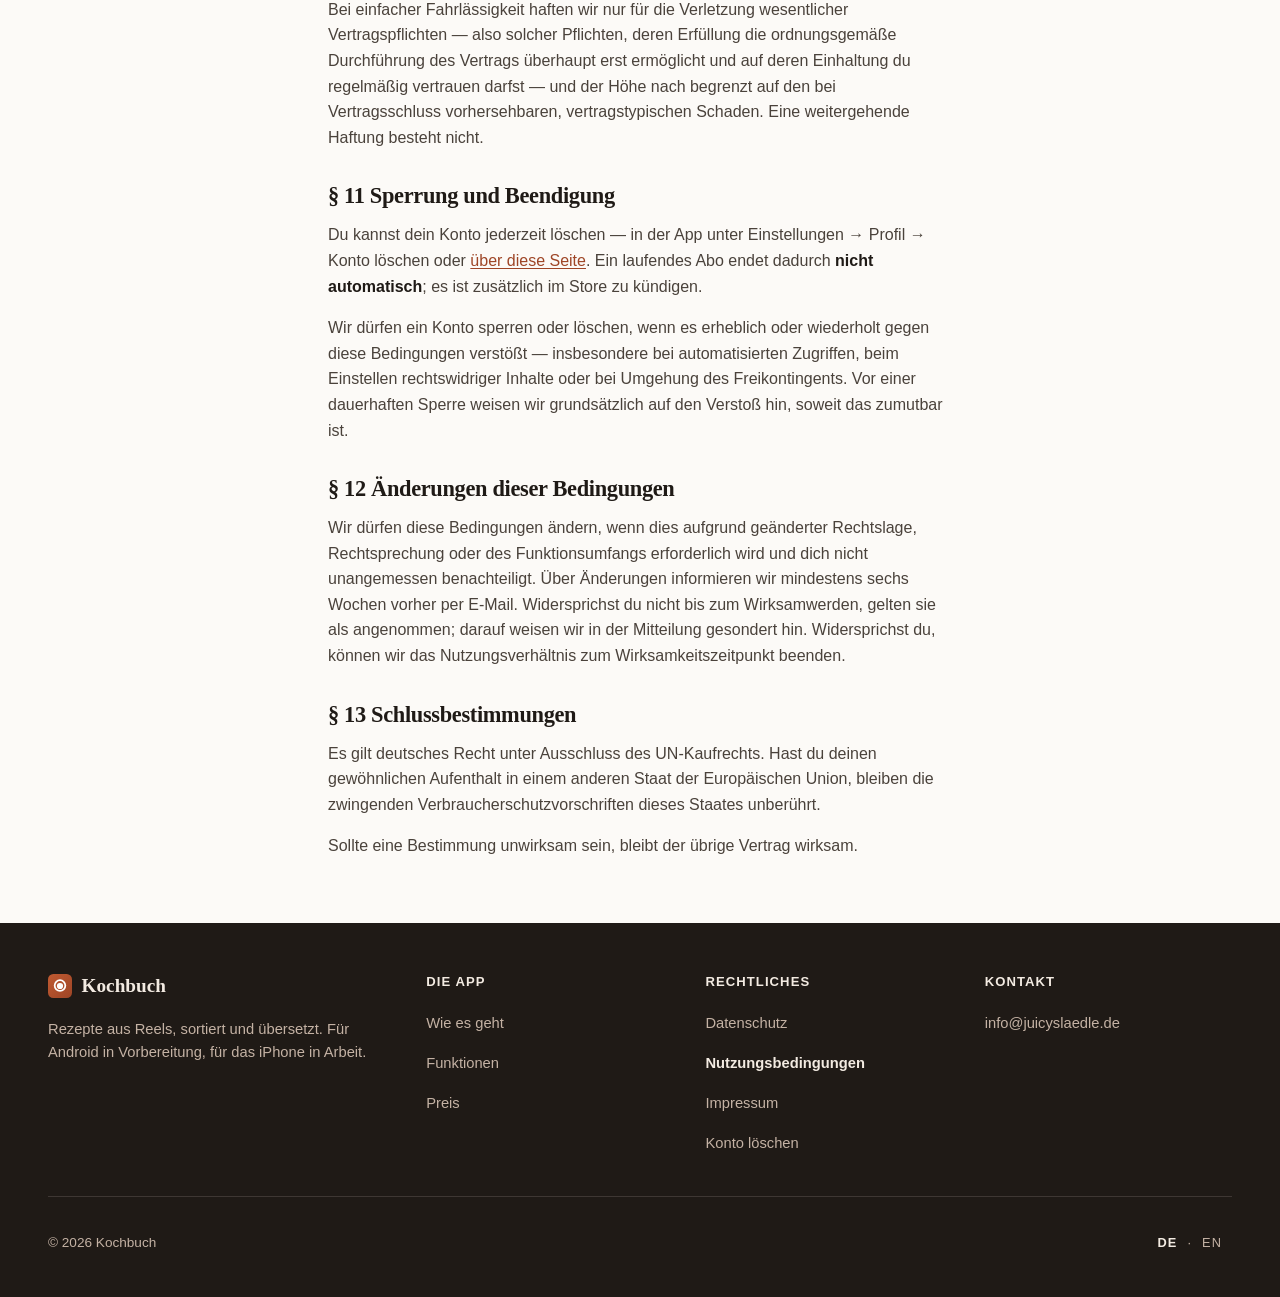
==== commit 0d6fd58e: "Eine Kopfzeile fuer den ganzen Auftritt Auf den Rechtsseiten standen im Kopf nur die Marke und DE/EN" ====
--- a/agb/index.html
+++ b/agb/index.html
@@ -30,10 +30,16 @@
 
 <header class="kopf">
   <div class="kopf-inhalt">
-    <a class="marke" href="../home.html"><img class="marke-logo" src="../bilder/logo.svg" width="24" height="24" alt="">Kochbuch</a>
-    <nav class="sprachen" aria-label="Sprache">
-      <span aria-current="true">DE</span>
-      <a href="../en/terms/index.html" hreflang="en">EN</a>
+    <a class="marke" href="../home.html"><img class="marke-logo" src="../bilder/logo.svg" width="26" height="26" alt="">Kochbuch</a>
+    <nav class="kopf-nav" aria-label="Seitenbereiche">
+      <a class="nur-breit" href="../home.html#verwandlung">Wie es geht</a>
+      <a class="nur-breit" href="../home.html#funktionen">Funktionen</a>
+      <a class="nur-breit" href="../home.html#preis">Preis</a>
+      <span class="sprachen">
+        <span aria-current="true">DE</span>
+        <span class="teiler" aria-hidden="true">·</span>
+        <a href="../en/terms/index.html" hreflang="en">EN</a>
+      </span>
     </nav>
   </div>
 </header>
--- a/stil.css
+++ b/stil.css
@@ -148,25 +148,71 @@
 
 ::selection { background: var(--clay-100); color: var(--ink-900); }
 
-.kopf-inhalt,
-.inhalt,
-.fuss-inhalt {
-  /*
-    42rem statt der vollen Breite: Eine Rechtsseite wird gelesen, nicht
-    ueberflogen, und ab etwa 90 Zeichen je Zeile findet das Auge den Anfang der
-    naechsten nicht mehr zuverlaessig.
-  */
+/*
+  42rem fuer den FLIESSTEXT: Eine Rechtsseite wird gelesen, nicht ueberflogen,
+  und ab etwa 90 Zeichen je Zeile findet das Auge den Anfang der naechsten nicht
+  mehr zuverlaessig.
+*/
+.inhalt {
   max-width: 42rem;
   margin: 0 auto;
   padding: 0 var(--sp-xl);
 }
 
-.kopf-inhalt {
+/*
+  Kopf und Fuss dagegen auf derselben Breite wie die Startseite (74rem, dort
+  `.bahn`). Sie sind Seitenelemente, kein Lesetext - stehen sie auf 42rem,
+  ruecken Marke und Navigation auf jeder Rechtsseite weiter nach innen als auf
+  der Startseite, und beim Wechsel springt der Kopf sichtbar.
+*/
+.kopf-inhalt,
+.fuss-inhalt {
+  width: min(100% - 2 * var(--sp-xl), 74rem);
+  margin-inline: auto;
+}
+
+/*
+  Eine Kopfzeile fuer den ganzen Auftritt: links die Marke, rechts dieselben drei
+  Anker und der Sprachumschalter. Auf den Rechtsseiten zeigen die Anker auf die
+  Startseite - wer im Impressum steht, will von dort aus zurueck in die Seite und
+  nicht erst ueber die Marke und dann ein zweites Mal klicken.
+
+  Unterschiedlich ist allein der Container darum: `.kopf-inhalt` haelt die
+  Rechtsseiten auf ihren 42rem, `.bahn` die Startseite auf 74rem.
+*/
+.kopf-inhalt,
+.kopf-reihe {
   display: flex;
   align-items: center;
-  justify-content: space-between;
-  gap: var(--sp-lg);
-  min-height: 64px;
+  gap: var(--sp-xl);
+  min-height: 68px;
+}
+
+.marke { margin-right: auto; }
+
+.kopf-nav {
+  display: flex;
+  align-items: center;
+  gap: var(--sp-xl);
+  font-size: 0.95rem;
+}
+
+.kopf-nav a {
+  color: var(--ink-700);
+  text-decoration: none;
+  padding: var(--sp-xs) 0;
+  border-bottom: 1px solid transparent;
+}
+
+.kopf-nav a:hover { color: var(--ink-900); border-bottom-color: var(--clay-500); }
+
+/*
+  Auf schmalen Bildschirmen bleiben nur Marke und Sprache stehen. Die drei Anker
+  fallen weg statt zu einem Hamburger zu werden: Es sind Sprungmarken innerhalb
+  einer Seite, kein Menue - und im Fuss stehen sie ohnehin noch einmal.
+*/
+@media (max-width: 60rem) {
+  .kopf-nav .nur-breit { display: none; }
 }
 
 /*
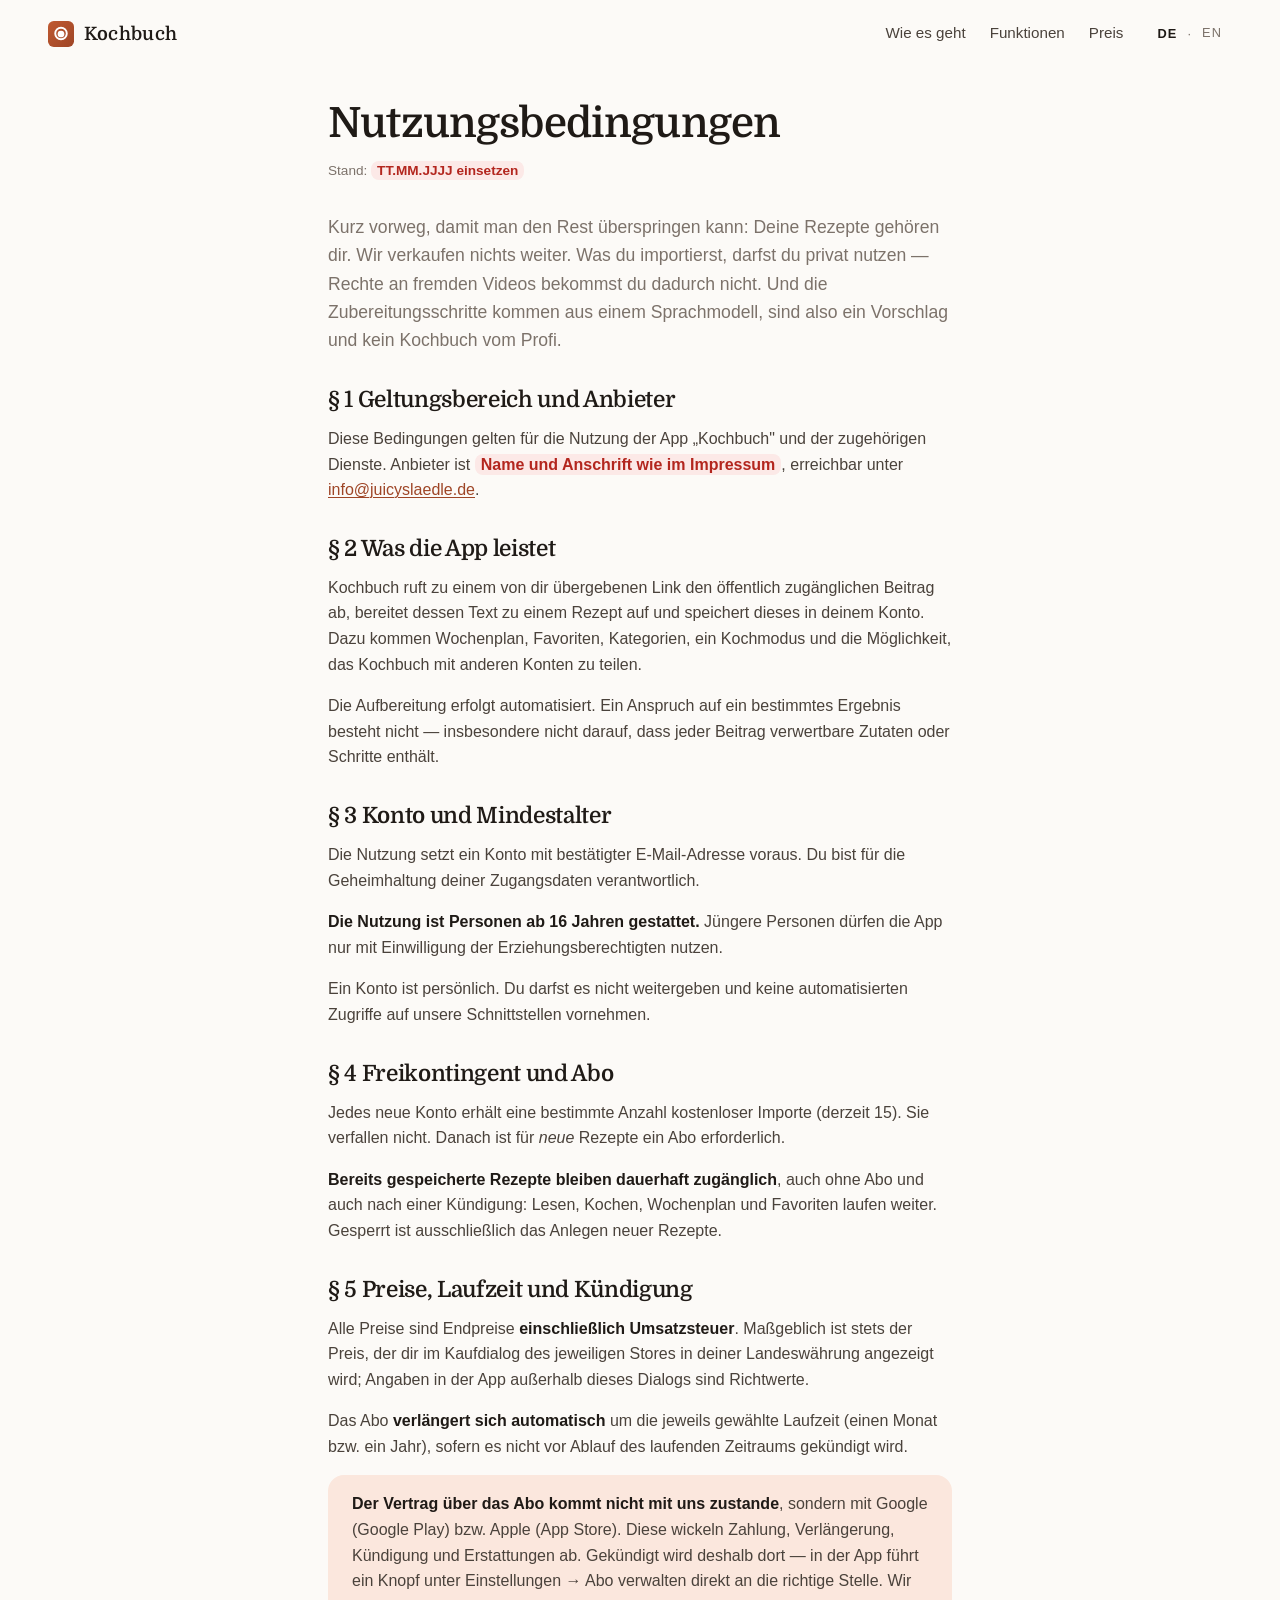
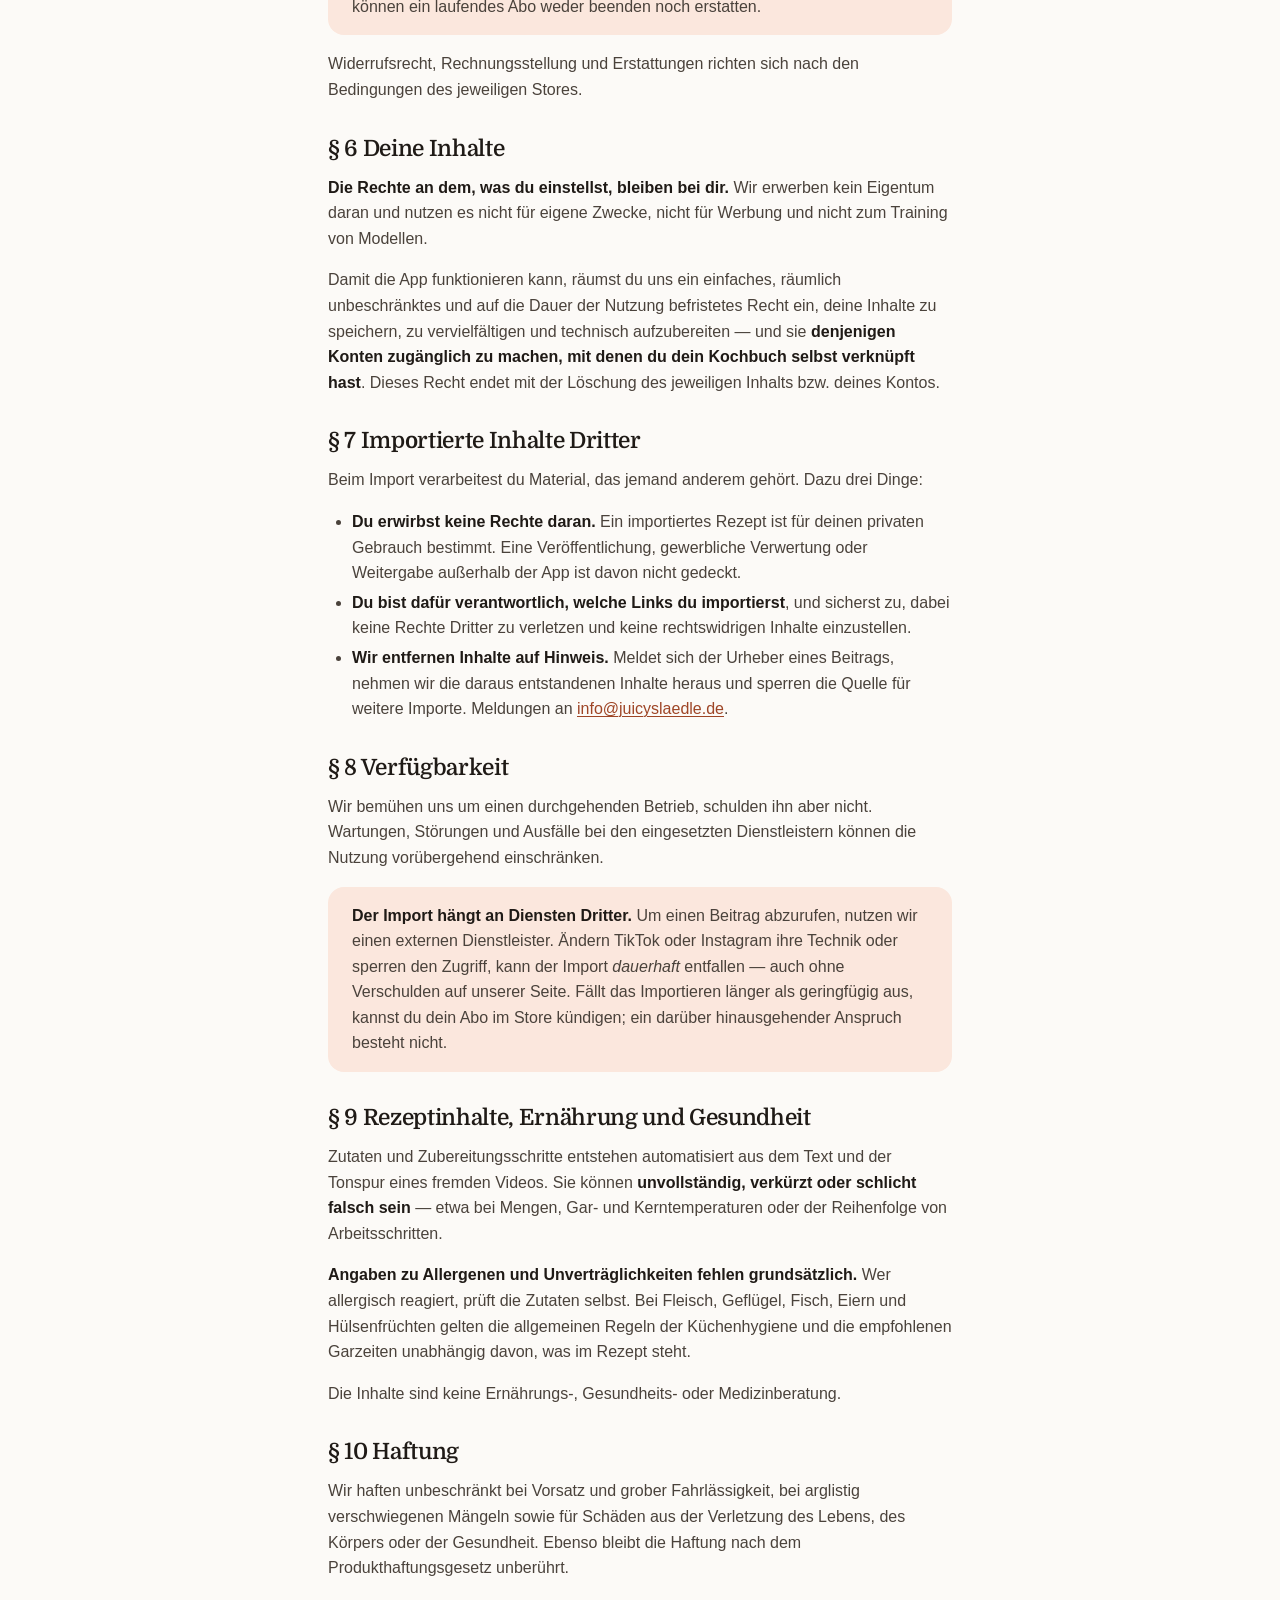
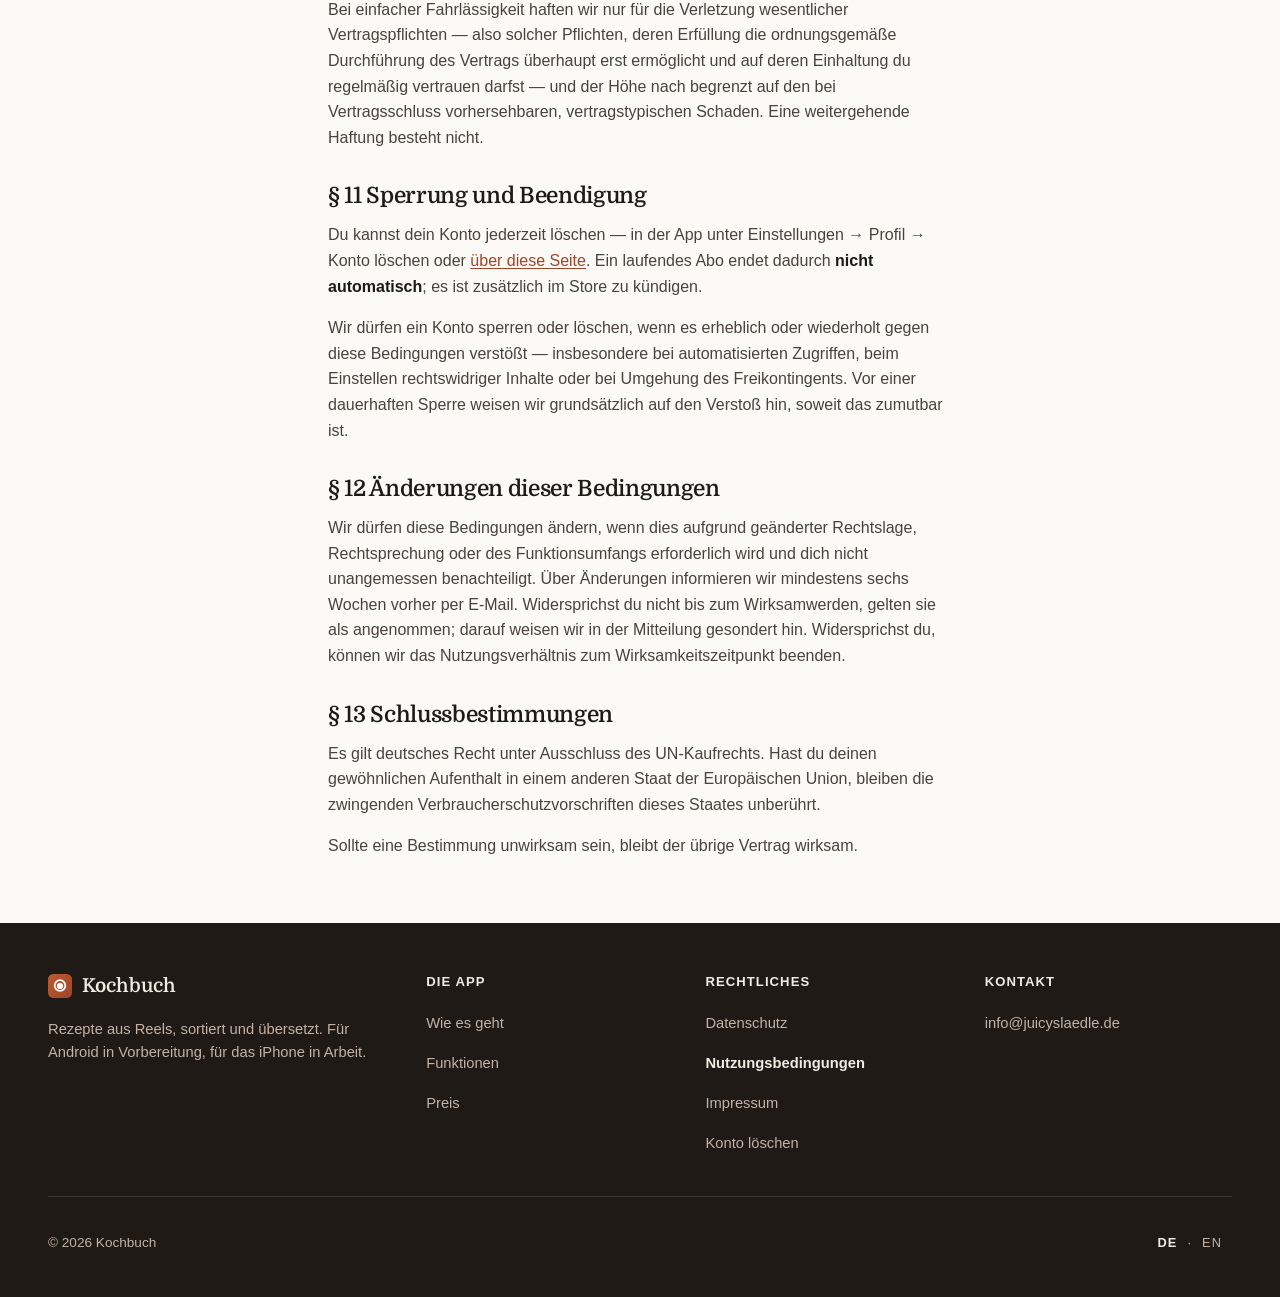
==== commit c6b7847d: "Die Startseite fuehrt jetzt zum Holen, nicht mehr ins Rechtliche Uebernommen aus gutster95/kochbuch," ====
--- a/agb/index.html
+++ b/agb/index.html
@@ -34,7 +34,7 @@
     <nav class="kopf-nav" aria-label="Seitenbereiche">
       <a class="nur-breit" href="../home.html#verwandlung">Wie es geht</a>
       <a class="nur-breit" href="../home.html#funktionen">Funktionen</a>
-      <a class="nur-breit" href="../home.html#preis">Preis</a>
+      <a class="nur-breit" href="../home.html#holen">Preis</a>
       <span class="sprachen">
         <span aria-current="true">DE</span>
         <span class="teiler" aria-hidden="true">·</span>
@@ -265,7 +265,7 @@
         <b>Die App</b>
         <a href="../home.html#verwandlung">Wie es geht</a>
         <a href="../home.html#funktionen">Funktionen</a>
-        <a href="../home.html#preis">Preis</a>
+        <a href="../home.html#holen">Preis</a>
       </div>
       <div class="fuss-spalte">
         <b>Rechtliches</b>
--- a/stil.css
+++ b/stil.css
@@ -13,22 +13,25 @@
 
 /* --- Die Schrift kommt von HIER, nicht von Google ------------------------- */
 /*
-  Die Seiten haben Fraunces frueher ueber fonts.googleapis.com geladen. Damit
+  Die Seiten haben die Schrift frueher ueber fonts.googleapis.com geladen. Damit
   ging die IP-Adresse jedes Besuchers ohne Einwilligung an Google - genau der
   Fall, den das LG Muenchen I 2022 entschieden hat (Az. 3 O 17493/20) und der
   seitdem massenhaft abgemahnt wird. Auf einer DATENSCHUTZERKLAERUNG waere das
   besonders schlecht.
 
   Die Datei ist die variable Fassung aus der App
-  (shared/src/commonMain/composeResources/font/fraunces_variable.ttf), damit
-  Website und App buchstaeblich dieselbe Schrift tragen. `font-weight: 100 900`
-  gibt die wght-Achse an den Browser weiter, `font-display: swap` zeigt sofort
-  die Ersatzschrift statt einer leeren Flaeche.
+  (shared/src/commonMain/composeResources/font/domine_variable.ttf), damit
+  Website und App buchstaeblich dieselbe Schrift tragen. `font-weight: 400 700`
+  gibt die wght-Achse an den Browser weiter - Domine hat, anders als Fraunces
+  vorher, weder unter 400 noch ueber 700 etwas anzubieten; eine zu weit
+  angegebene Achse laesst den Browser Gewichte versprechen, die die Datei nicht
+  hat. `font-display: swap` zeigt sofort die Ersatzschrift statt einer leeren
+  Flaeche.
 */
 @font-face {
-  font-family: "Fraunces";
-  src: url("schrift/fraunces.ttf") format("truetype-variations");
-  font-weight: 100 900;
+  font-family: "Domine";
+  src: url("schrift/domine.ttf") format("truetype-variations");
+  font-weight: 400 700;
   font-style: normal;
   font-display: swap;
 }
@@ -222,7 +225,7 @@
   haelt nur 4,25:1.
 */
 .marke {
-  font-family: "Fraunces", Georgia, serif;
+  font-family: "Domine", Georgia, serif;
   font-weight: 600;
   font-size: 1.15rem;
   letter-spacing: 0.02em;
@@ -310,7 +313,7 @@
 }
 
 .fuss-marke {
-  font-family: "Fraunces", Georgia, serif;
+  font-family: "Domine", Georgia, serif;
   font-size: 1.2rem;
   font-weight: 600;
   color: #F3EBE2;
@@ -382,12 +385,12 @@
 
 /*
   Gewicht 600 und dieselbe optische Groesse wie auf der Startseite. 700 war eine
-  Stufe zu fett: Fraunces traegt als Variable Font bei 700 deutlich mehr
+  Stufe zu fett: Die Serife traegt als Variable Font bei 700 deutlich mehr
   Strichkontrast, und neben einer 600er-Startseite sah dieselbe Marke zweimal
   verschieden aus.
 */
 h1 {
-  font-family: "Fraunces", Georgia, serif;
+  font-family: "Domine", Georgia, serif;
   font-weight: 600;
   font-size: clamp(1.85rem, 1.35rem + 2.1vw, 2.6rem);
   line-height: 1.12;
@@ -398,7 +401,7 @@
 }
 
 h2 {
-  font-family: "Fraunces", Georgia, serif;
+  font-family: "Domine", Georgia, serif;
   font-weight: 600;
   font-size: 1.4rem;
   line-height: 1.25;
@@ -415,7 +418,7 @@
 }
 
 h3 {
-  font-family: "Fraunces", Georgia, serif;
+  font-family: "Domine", Georgia, serif;
   font-weight: 600;
   font-size: 1.08rem;
   line-height: 1.3;
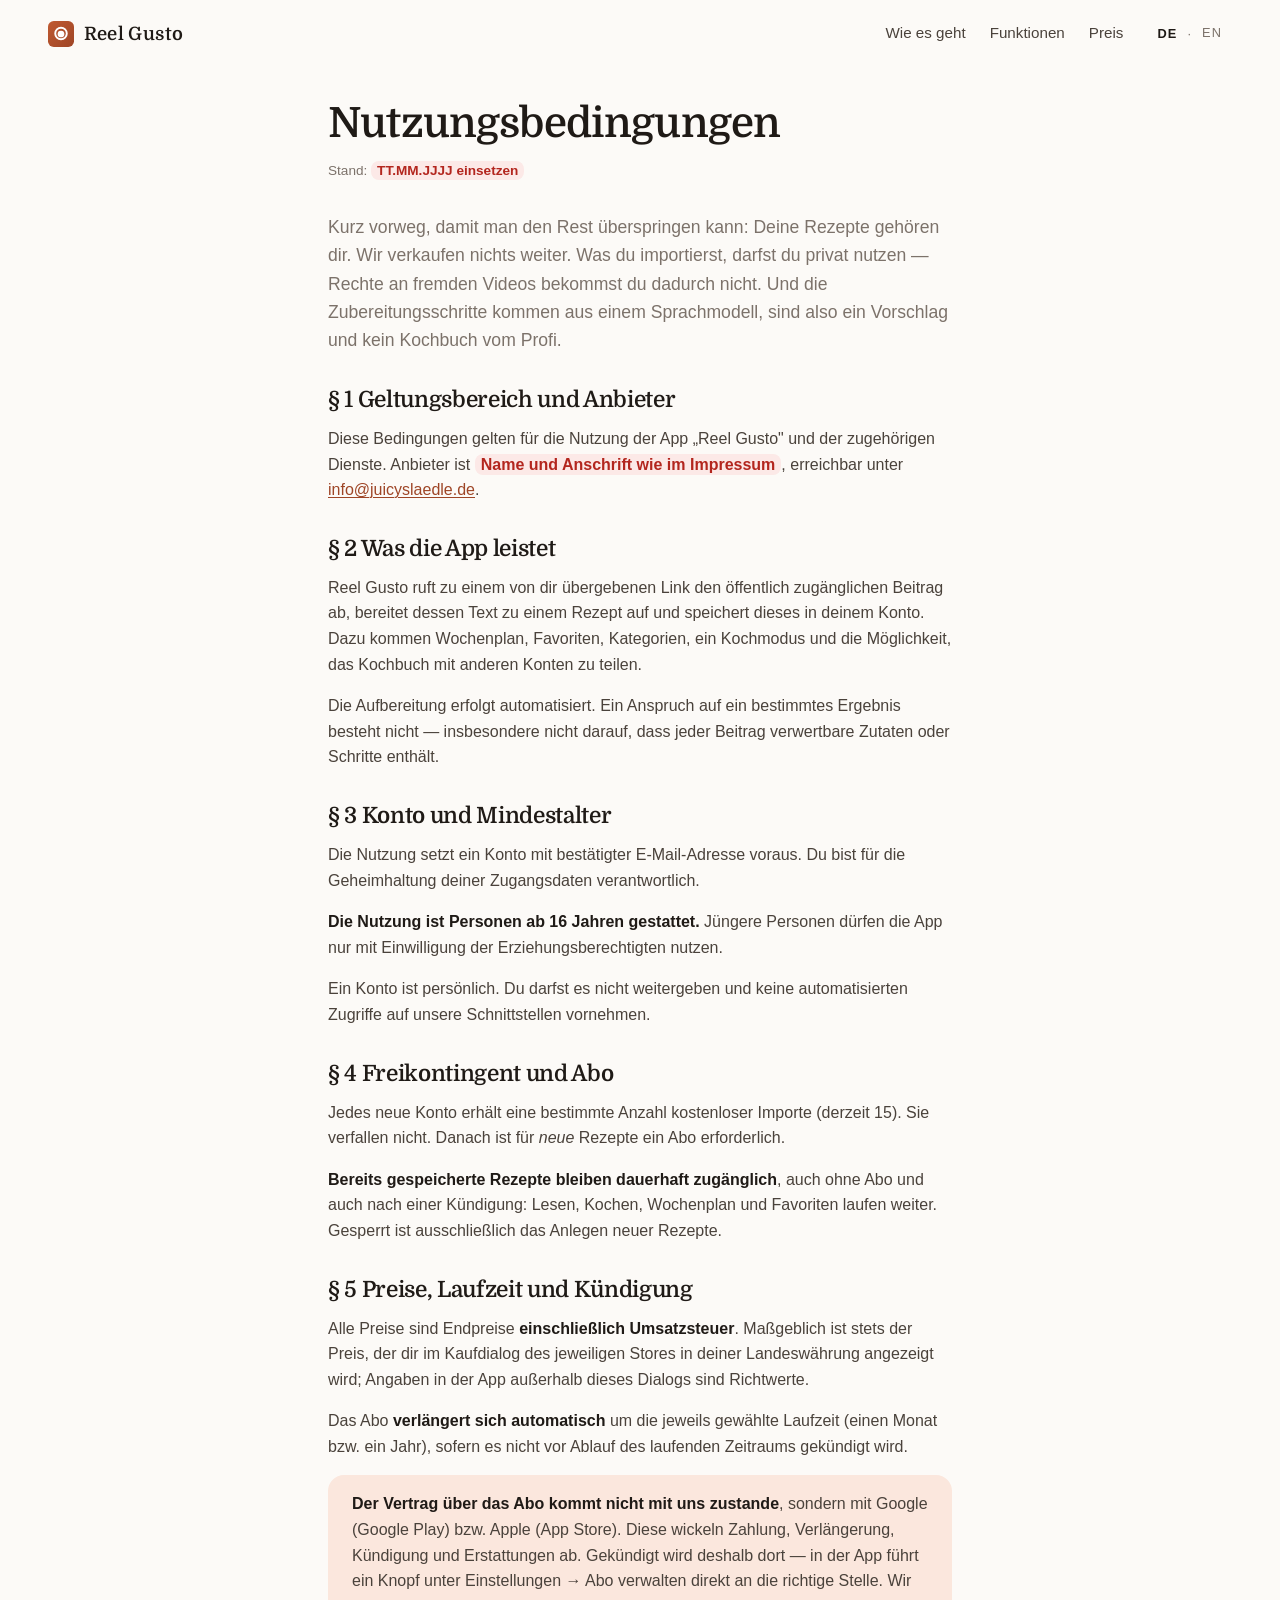
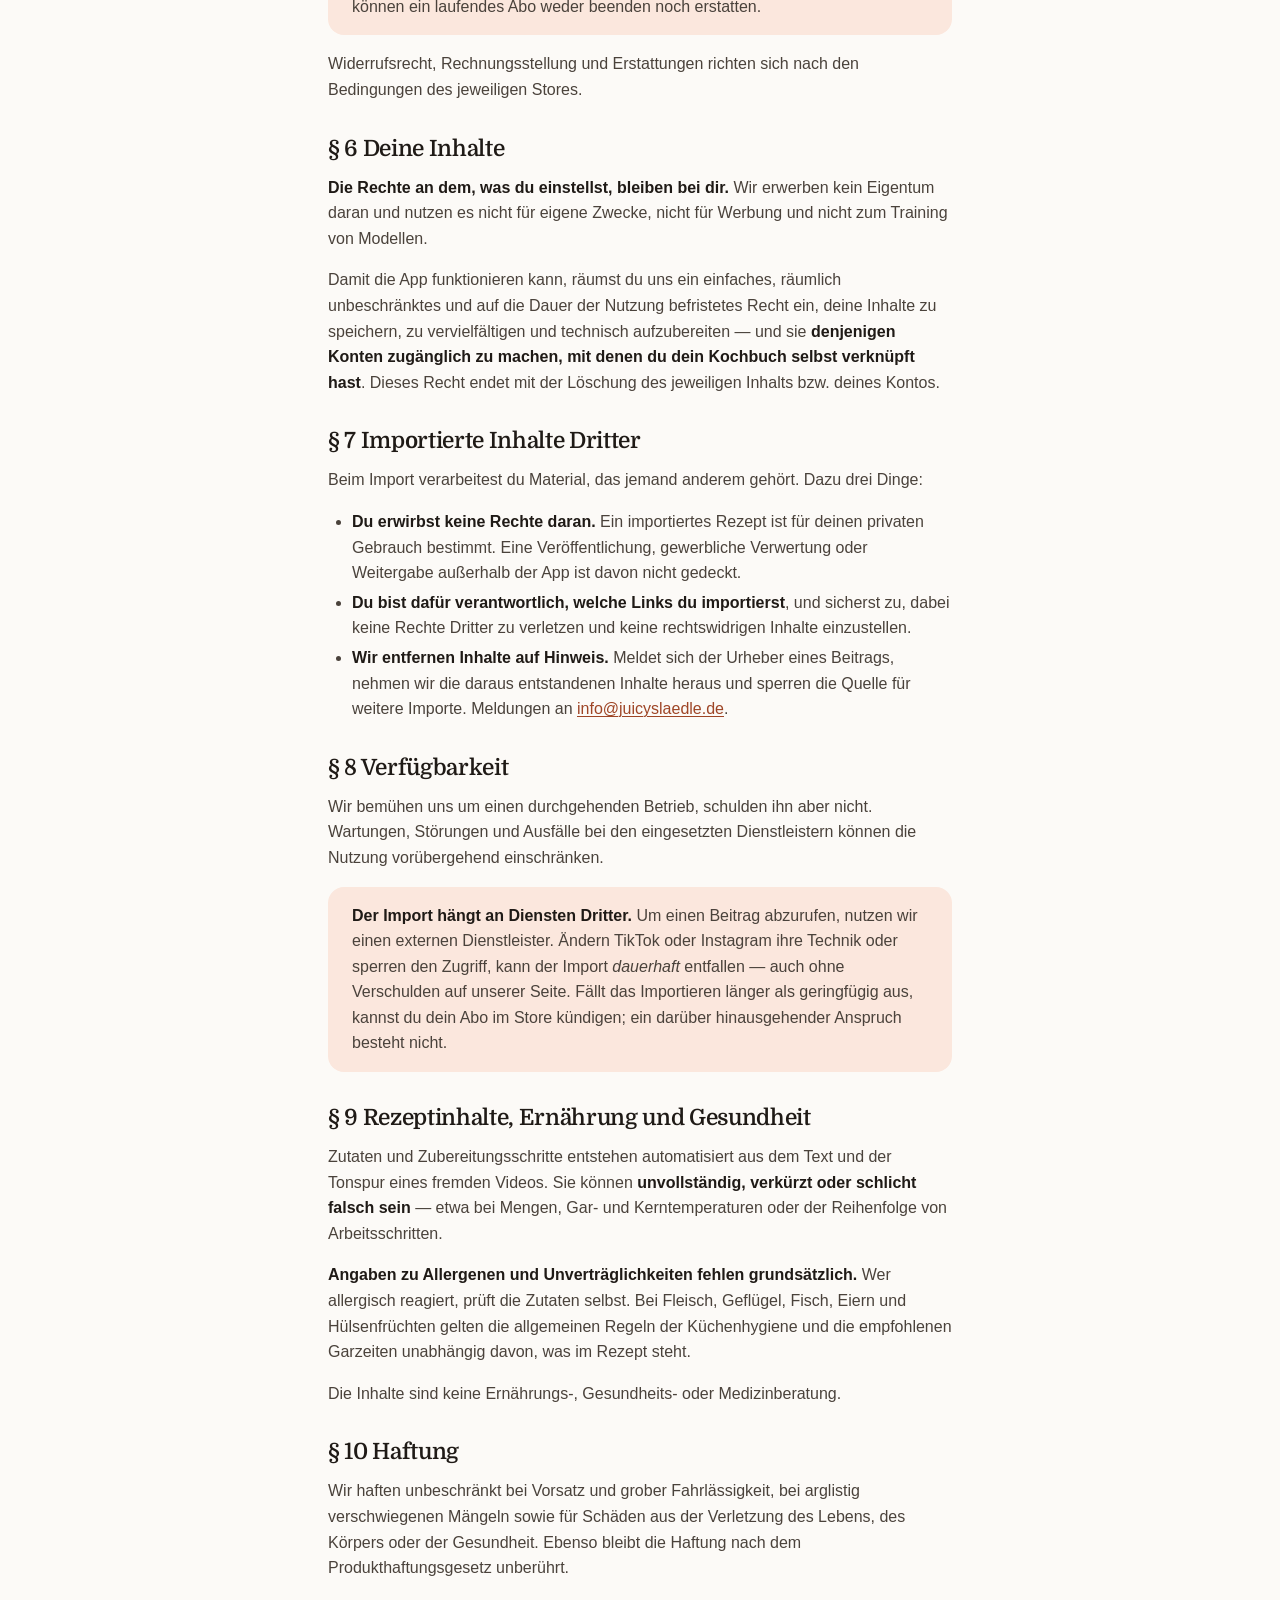
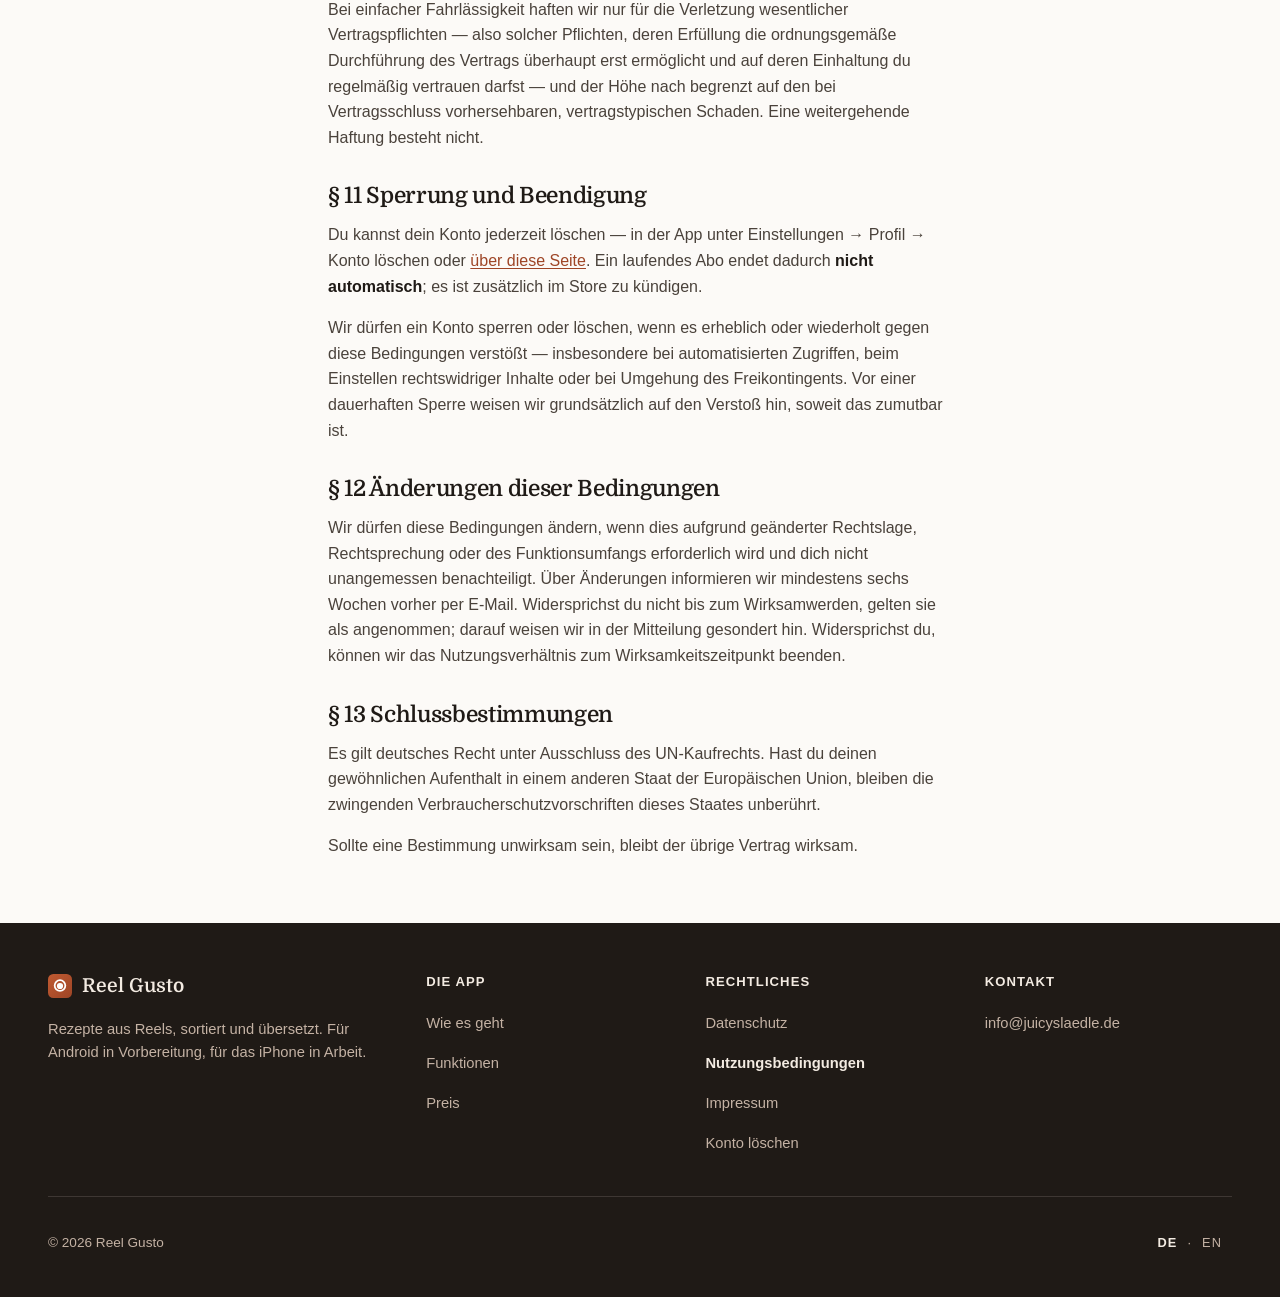
==== commit 9cf19e50: "Die Website heisst Reel Gusto Nachgezogen aus dem App-Repo (web/), wo die Umbenennung heute frueh st" ====
--- a/agb/index.html
+++ b/agb/index.html
@@ -6,10 +6,13 @@
 <!-- noindex, solange die Angaben Platzhalter sind (siehe web/README.md).
      Raus, sobald Anschrift und Kontakt stehen. -->
 <meta name="robots" content="noindex">
-<title>Nutzungsbedingungen — Kochbuch</title>
+<title>Nutzungsbedingungen — Reel Gusto</title>
 <link rel="icon" href="../bilder/logo.svg" type="image/svg+xml">
 <link rel="apple-touch-icon" href="../bilder/logo-180.png">
 <link rel="stylesheet" href="../stil.css">
+<!-- Weiches Scrollen mit dem Mausrad. Zugabe: Ohne die Datei scrollt die
+     Seite wie jede andere - siehe den Kopf von scrollen.js. -->
+<script src="../scrollen.js" defer></script>
 <!--
   ENTWURF. Vor der Veroeffentlichung anwaltlich gegenlesen lassen - AGB gegenueber
   Verbrauchern unterliegen der Inhaltskontrolle nach §§ 305 ff. BGB, und eine zu
@@ -30,7 +33,7 @@
 
 <header class="kopf">
   <div class="kopf-inhalt">
-    <a class="marke" href="../home.html"><img class="marke-logo" src="../bilder/logo.svg" width="26" height="26" alt="">Kochbuch</a>
+    <a class="marke" href="../home.html"><img class="marke-logo" src="../bilder/logo.svg" width="26" height="26" alt="">Reel Gusto</a>
     <nav class="kopf-nav" aria-label="Seitenbereiche">
       <a class="nur-breit" href="../home.html#verwandlung">Wie es geht</a>
       <a class="nur-breit" href="../home.html#funktionen">Funktionen</a>
@@ -59,14 +62,14 @@
 
     <h2 id="geltung">§ 1 Geltungsbereich und Anbieter</h2>
     <p>
-      Diese Bedingungen gelten für die Nutzung der App „Kochbuch" und der zugehörigen
+      Diese Bedingungen gelten für die Nutzung der App „Reel Gusto" und der zugehörigen
       Dienste. Anbieter ist <span class="todo">Name und Anschrift wie im Impressum</span>,
       erreichbar unter <a href="mailto:info@juicyslaedle.de">info@juicyslaedle.de</a>.
     </p>
 
     <h2 id="leistung">§ 2 Was die App leistet</h2>
     <p>
-      Kochbuch ruft zu einem von dir übergebenen Link den öffentlich zugänglichen Beitrag
+      Reel Gusto ruft zu einem von dir übergebenen Link den öffentlich zugänglichen Beitrag
       ab, bereitet dessen Text zu einem Rezept auf und speichert dieses in deinem Konto.
       Dazu kommen Wochenplan, Favoriten, Kategorien, ein Kochmodus und die Möglichkeit, das
       Kochbuch mit anderen Konten zu teilen.
@@ -257,7 +260,7 @@
       <div>
         <a class="fuss-marke" href="../home.html">
           <img class="marke-logo" src="../bilder/logo.svg" width="24" height="24" alt="">
-          Kochbuch
+          Reel Gusto
         </a>
         <p class="fuss-satz">Rezepte aus Reels, sortiert und übersetzt. Für Android in Vorbereitung, für das iPhone in Arbeit.</p>
       </div>
@@ -280,7 +283,7 @@
       </div>
     </div>
     <div class="fuss-zeile">
-      <span>© 2026 Kochbuch</span>
+      <span>© 2026 Reel Gusto</span>
       <span class="sprachen">
         <span aria-current="true">DE</span>
         <span class="teiler" aria-hidden="true">·</span>
--- a/stil.css
+++ b/stil.css
@@ -53,7 +53,11 @@
   --clay-100: #FBE7DD;
   --sage-500: #5E7355;
   --sage-100: #E6EDE1;
-  --shadow:   rgba(107, 74, 52, 0.10);
+  /*
+    ShadowTint aus Color.kt hat hier KEINE Entsprechung mehr: Der Auftritt wirft
+    keine Schatten. Karten trennt ihr Rand, Bahnen trennt ihre Flaeche. Der
+    Token stand hier, solange es Schatten gab, und ist mit ihnen gegangen.
+  */
 
   /* Dimens.kt: Spacing.xs ... Spacing.xxxl */
   --sp-xs:   4px;
@@ -465,7 +469,6 @@
   border-radius: var(--r-xxl);
   padding: var(--sp-xl);
   margin-bottom: var(--sp-lg);
-  box-shadow: 0 18px 40px -18px var(--shadow);
 }
 
 .karte > :last-child { margin-bottom: 0; }
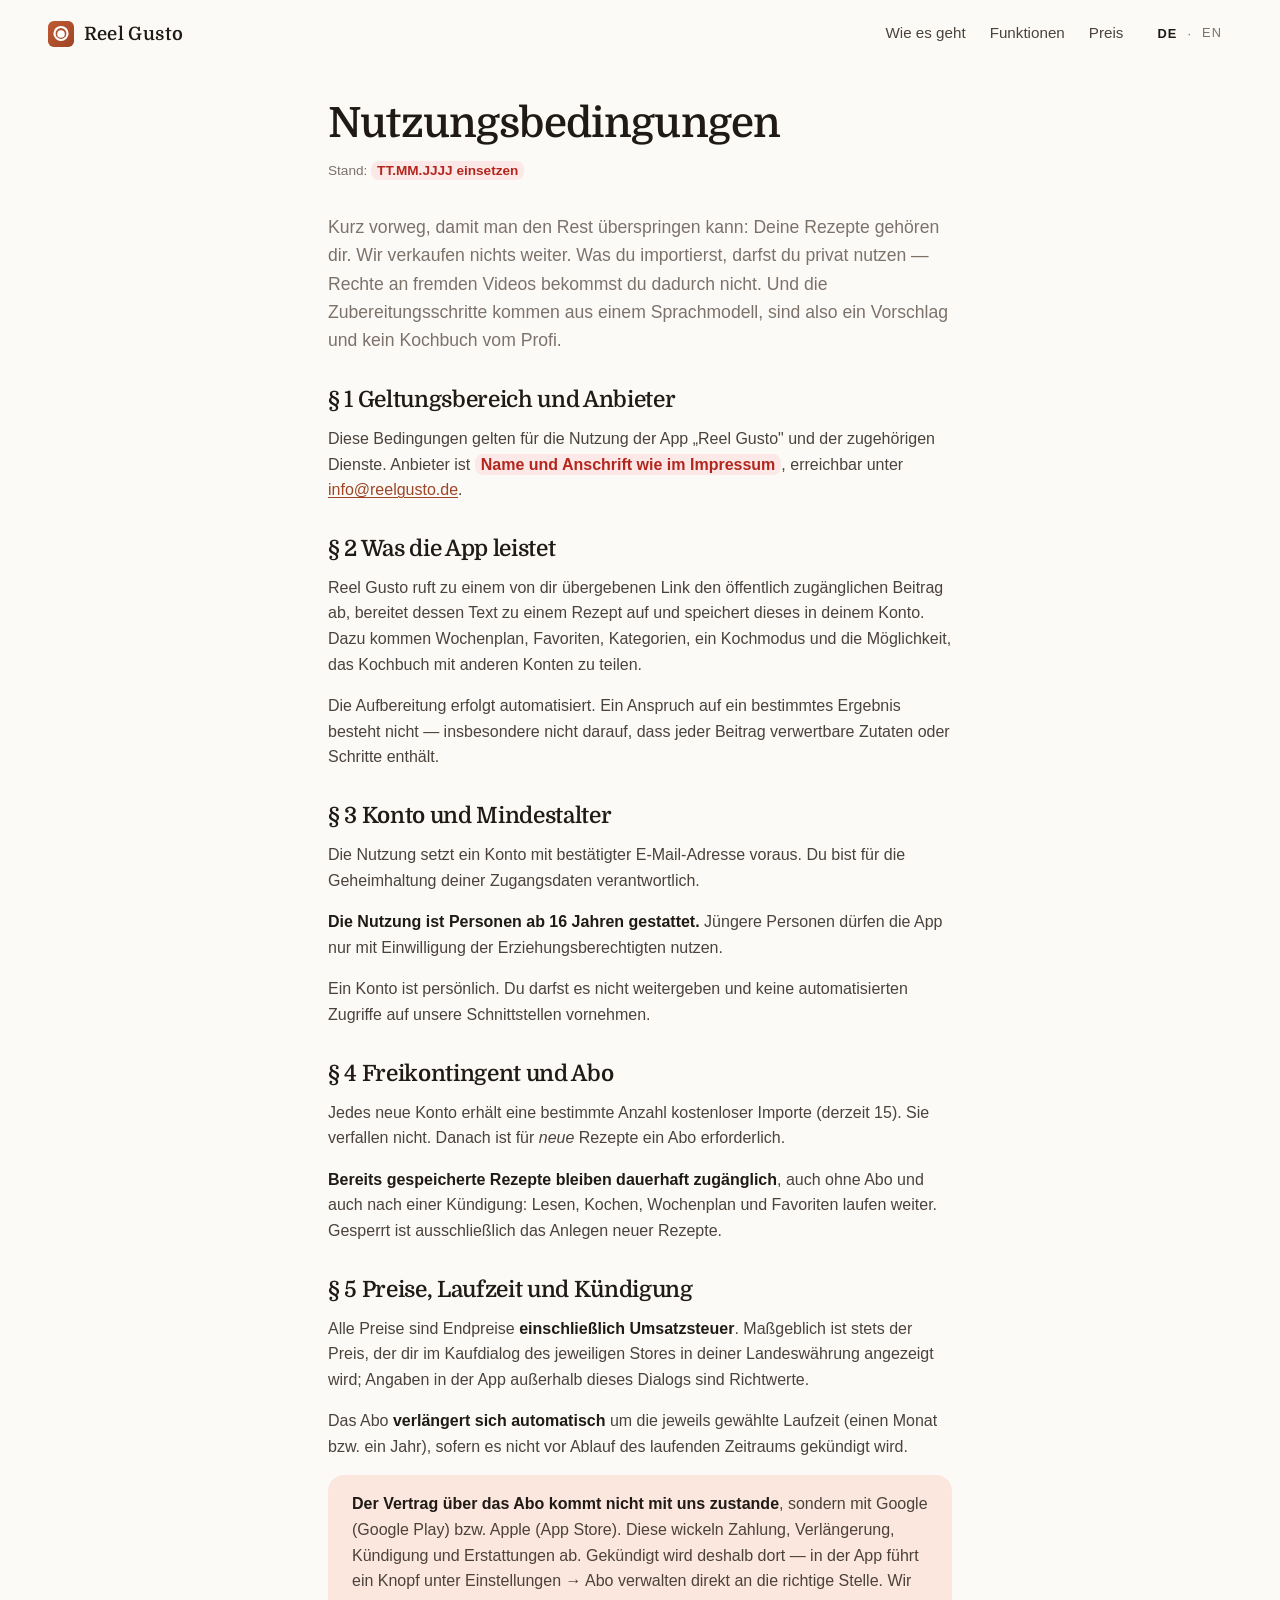
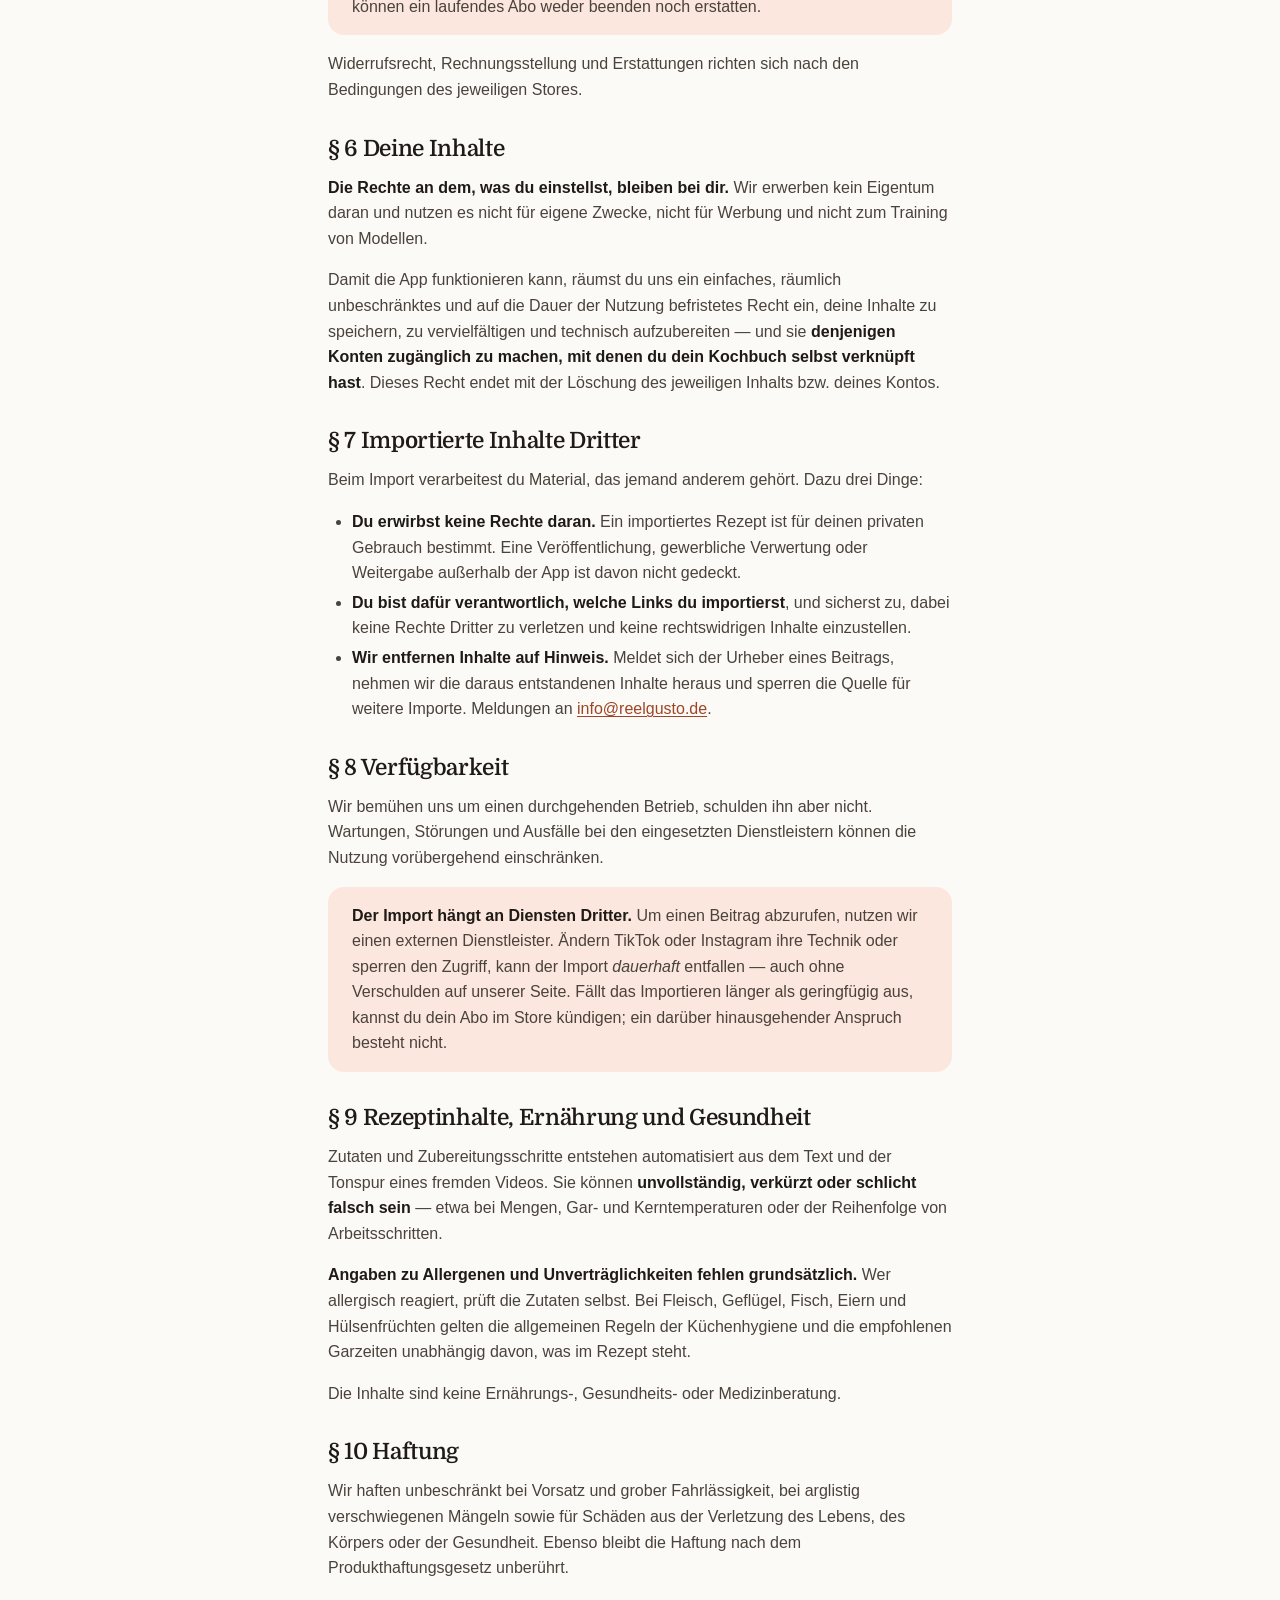
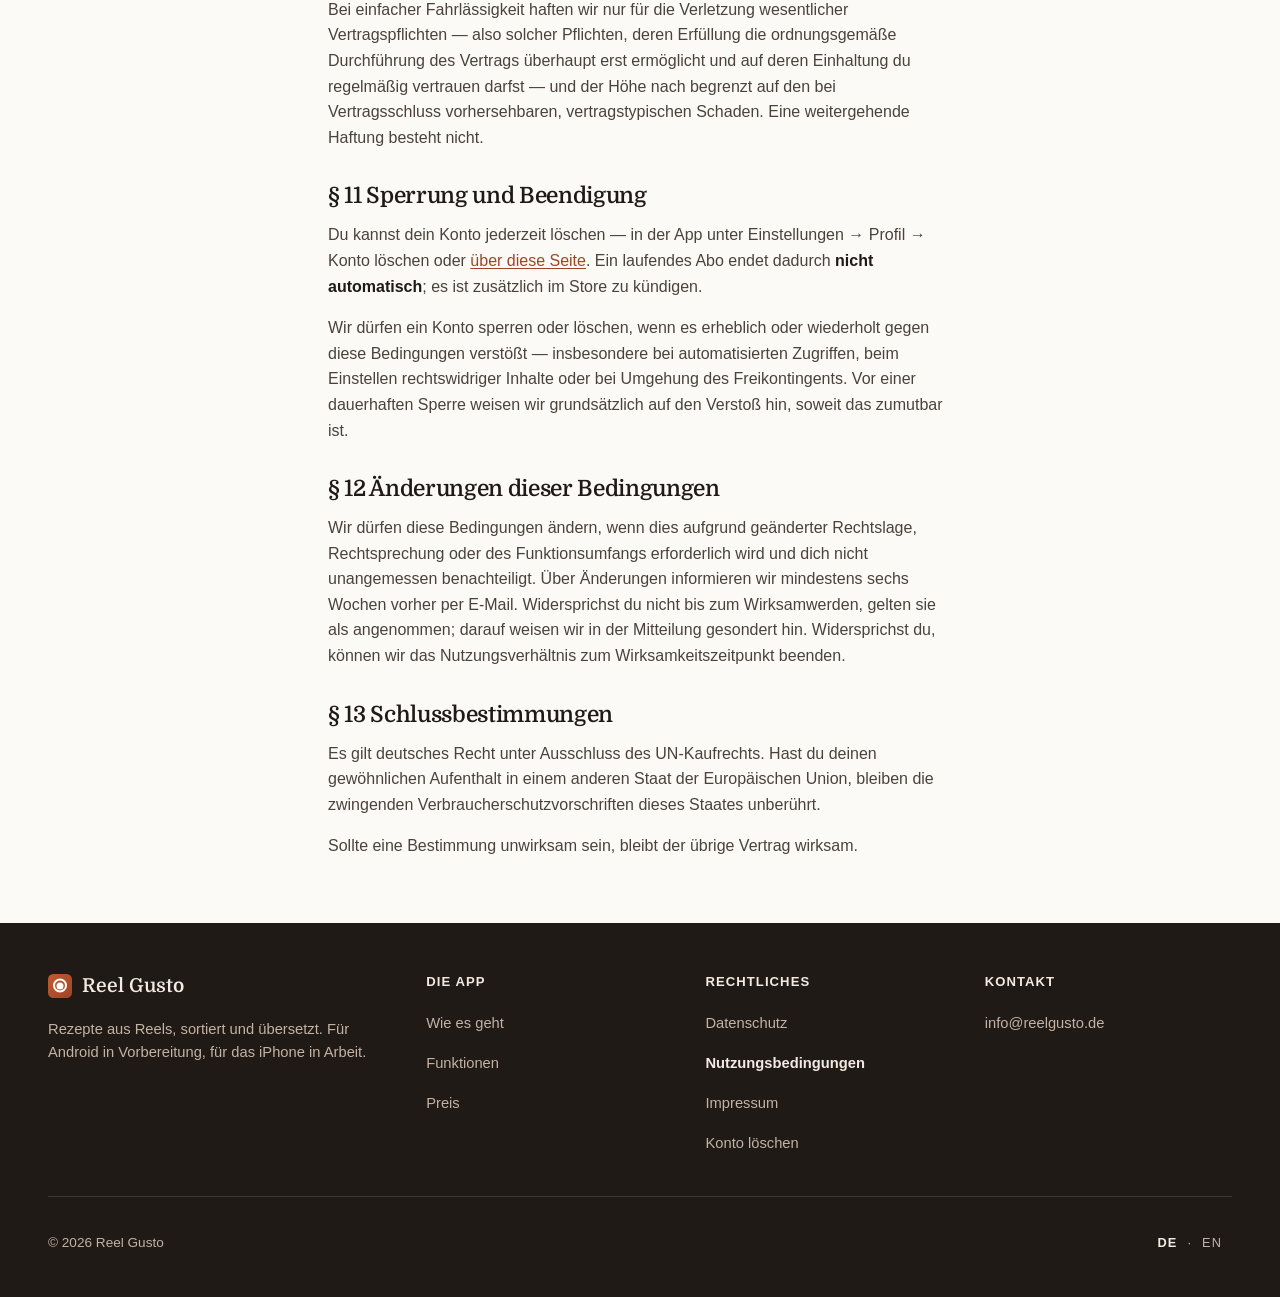
==== commit 0e4c775c: "Kontaktadresse ist info@reelgusto.de; Google Workspace als Auftragsverarbeiter" ====
--- a/agb/index.html
+++ b/agb/index.html
@@ -64,7 +64,7 @@
     <p>
       Diese Bedingungen gelten für die Nutzung der App „Reel Gusto" und der zugehörigen
       Dienste. Anbieter ist <span class="todo">Name und Anschrift wie im Impressum</span>,
-      erreichbar unter <a href="mailto:info@juicyslaedle.de">info@juicyslaedle.de</a>.
+      erreichbar unter <a href="mailto:info@reelgusto.de">info@reelgusto.de</a>.
     </p>
 
     <h2 id="leistung">§ 2 Was die App leistet</h2>
@@ -164,7 +164,7 @@
         <strong>Wir entfernen Inhalte auf Hinweis.</strong> Meldet sich der Urheber eines
         Beitrags, nehmen wir die daraus entstandenen Inhalte heraus und sperren die Quelle
         für weitere Importe. Meldungen an
-        <a href="mailto:info@juicyslaedle.de">info@juicyslaedle.de</a>.
+        <a href="mailto:info@reelgusto.de">info@reelgusto.de</a>.
       </li>
     </ul>
 
@@ -279,7 +279,7 @@
       </div>
       <div class="fuss-spalte">
         <b>Kontakt</b>
-        <a href="mailto:info@juicyslaedle.de">info@juicyslaedle.de</a>
+        <a href="mailto:info@reelgusto.de">info@reelgusto.de</a>
       </div>
     </div>
     <div class="fuss-zeile">
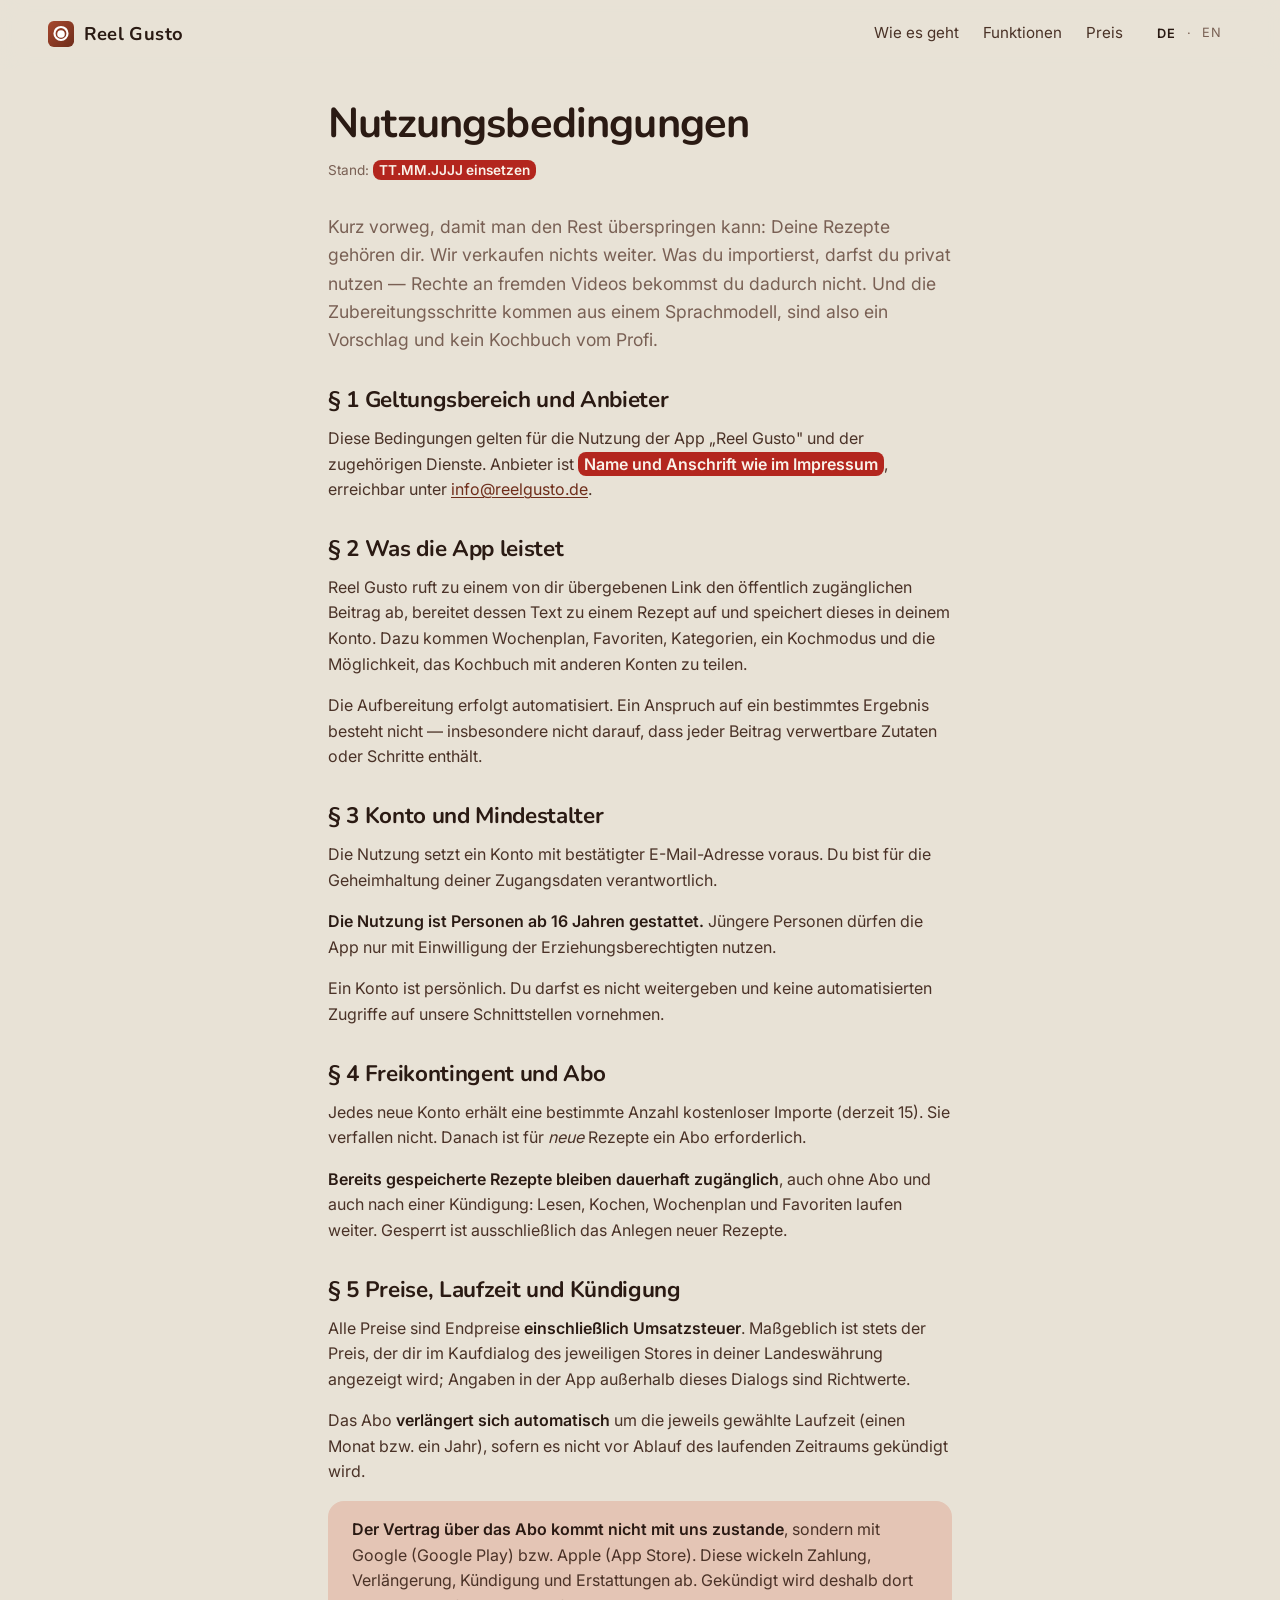
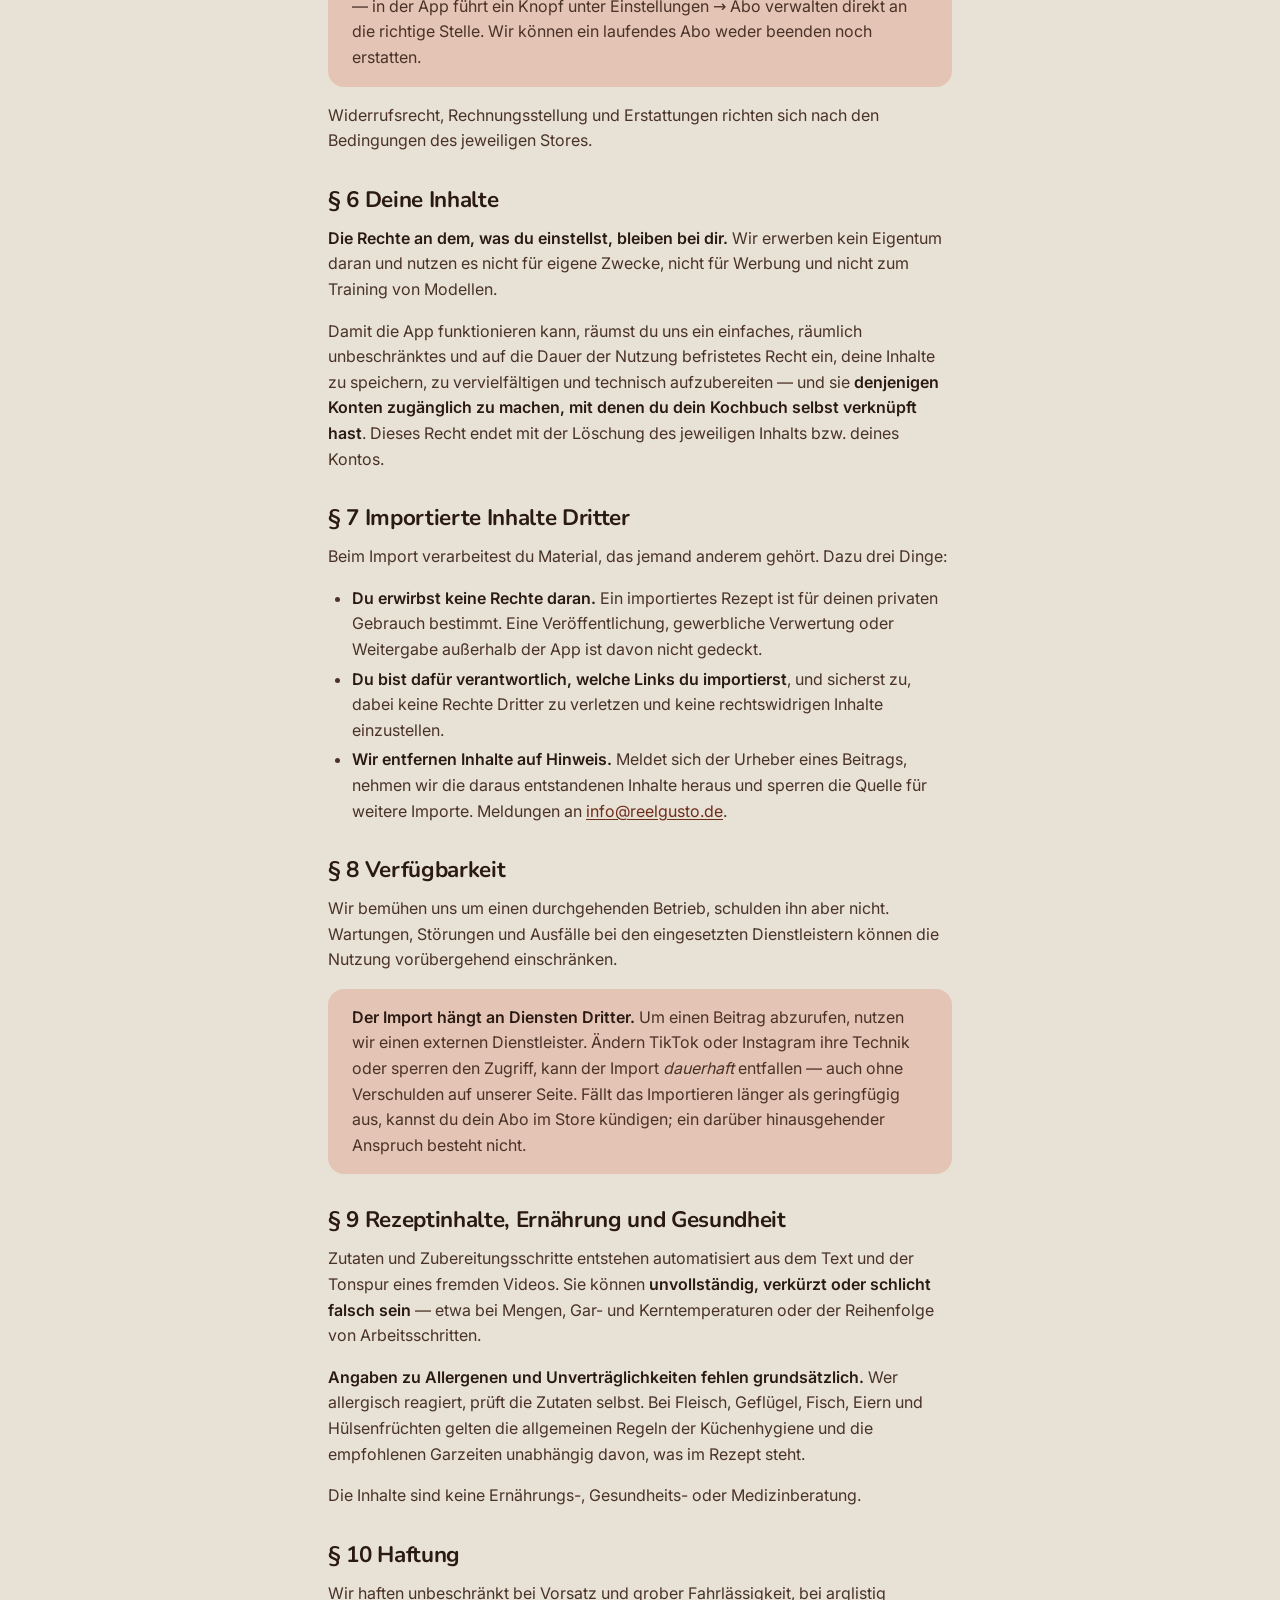
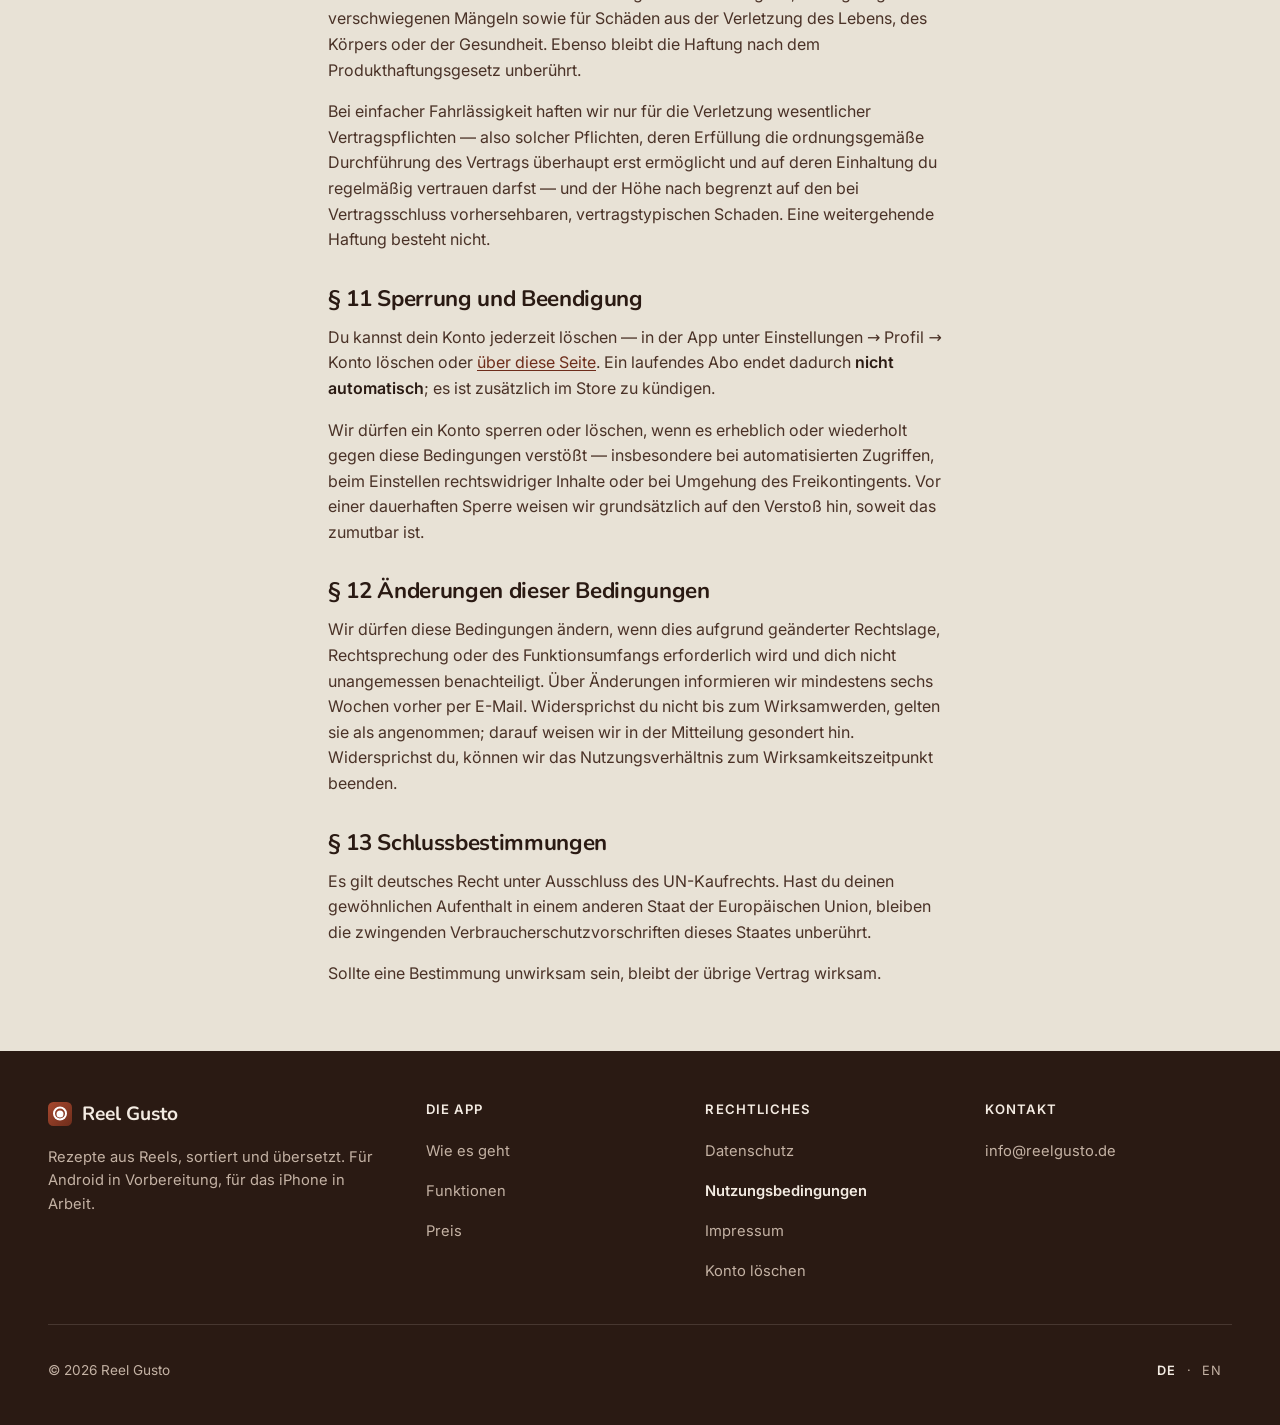
==== commit d1154cb1: "Palette, Schrift und Logo auf den Stand der App Rollout aus gutster95/kochbuch (web/). Die App ist a" ====
--- a/agb/index.html
+++ b/agb/index.html
@@ -3,6 +3,7 @@
 <head>
 <meta charset="utf-8">
 <meta name="viewport" content="width=device-width, initial-scale=1">
+<meta name="theme-color" content="#E8E2D6">
 <!-- noindex, solange die Angaben Platzhalter sind (siehe web/README.md).
      Raus, sobald Anschrift und Kontakt stehen. -->
 <meta name="robots" content="noindex">
@@ -33,11 +34,11 @@
 
 <header class="kopf">
   <div class="kopf-inhalt">
-    <a class="marke" href="../home.html"><img class="marke-logo" src="../bilder/logo.svg" width="26" height="26" alt="">Reel Gusto</a>
+    <a class="marke" href="../"><img class="marke-logo" src="../bilder/logo.svg" width="26" height="26" alt="">Reel Gusto</a>
     <nav class="kopf-nav" aria-label="Seitenbereiche">
-      <a class="nur-breit" href="../home.html#verwandlung">Wie es geht</a>
-      <a class="nur-breit" href="../home.html#funktionen">Funktionen</a>
-      <a class="nur-breit" href="../home.html#holen">Preis</a>
+      <a class="nur-breit" href="../#verwandlung">Wie es geht</a>
+      <a class="nur-breit" href="../#funktionen">Funktionen</a>
+      <a class="nur-breit" href="../#holen">Preis</a>
       <span class="sprachen">
         <span aria-current="true">DE</span>
         <span class="teiler" aria-hidden="true">·</span>
@@ -258,7 +259,7 @@
   <div class="fuss-inhalt">
     <div class="fuss-raster">
       <div>
-        <a class="fuss-marke" href="../home.html">
+        <a class="fuss-marke" href="../">
           <img class="marke-logo" src="../bilder/logo.svg" width="24" height="24" alt="">
           Reel Gusto
         </a>
@@ -266,9 +267,9 @@
       </div>
       <div class="fuss-spalte">
         <b>Die App</b>
-        <a href="../home.html#verwandlung">Wie es geht</a>
-        <a href="../home.html#funktionen">Funktionen</a>
-        <a href="../home.html#holen">Preis</a>
+        <a href="../#verwandlung">Wie es geht</a>
+        <a href="../#funktionen">Funktionen</a>
+        <a href="../#holen">Preis</a>
       </div>
       <div class="fuss-spalte">
         <b>Rechtliches</b>
@@ -287,7 +288,7 @@
       <span class="sprachen">
         <span aria-current="true">DE</span>
         <span class="teiler" aria-hidden="true">·</span>
-        <a href="../en/home.html" hreflang="en">EN</a>
+        <a href="../en/" hreflang="en">EN</a>
       </span>
     </div>
   </div>
--- a/stil.css
+++ b/stil.css
@@ -19,40 +19,107 @@
   seitdem massenhaft abgemahnt wird. Auf einer DATENSCHUTZERKLAERUNG waere das
   besonders schlecht.
 
-  Die Datei ist die variable Fassung aus der App
-  (shared/src/commonMain/composeResources/font/domine_variable.ttf), damit
-  Website und App buchstaeblich dieselbe Schrift tragen. `font-weight: 400 700`
-  gibt die wght-Achse an den Browser weiter - Domine hat, anders als Fraunces
-  vorher, weder unter 400 noch ueber 700 etwas anzubieten; eine zu weit
-  angegebene Achse laesst den Browser Gewichte versprechen, die die Datei nicht
-  hat. `font-display: swap` zeigt sofort die Ersatzschrift statt einer leeren
-  Flaeche.
+  **Zwei Schriften, dieselbe Aufteilung wie in der App** (ui/theme/Type.kt):
+  Nunito traegt ausschliesslich Ueberschriften und Titel, Inter den Fliesstext,
+  die Labels und die Zahlen. Bis zum 10.10.2026 stand hier Domine ueber den
+  Ueberschriften und darunter schlicht die System-Sans - also weder dieselbe
+  Ueberschriftenschrift wie die App noch ueberhaupt eine entschiedene fuer den
+  Text. Der Kontrast Display/Sans ist die Hierarchie dieses Produkts; eine Seite,
+  die ihn nicht traegt, sieht neben der App nach einem anderen Absender aus.
+
+  Die Dateien sind woff2-SUBSETS der Variable Fonts aus der App
+  (shared/src/commonMain/composeResources/font/) - erzeugt von
+  tools/web_schrift_subset.py, Ergebnis eingecheckt. Domine lag hier als nackte
+  360-KB-TTF; die beiden Subsets wiegen zusammen 120 KB und tragen trotzdem zwei
+  Schriften statt einer. Die Begruendung von damals ("ein woff2-Subset waere
+  kleiner, ist aber eine Optimierung, keine Voraussetzung") gilt nicht mehr:
+  Zwei volle Variable-TTFs waeren 1,1 MB gewesen.
+
+  **Die `font-weight`-Spanne muss zum Achsenbeschnitt des Subsets passen.** Das
+  Skript schneidet Nunito auf 500-700 und Inter auf 400-600 - genau die
+  Gewichte, die der Auftritt abruft. Eine weiter angegebene Achse laesst den
+  Browser Gewichte versprechen, die die Datei nicht mehr hat; eine enger
+  angegebene laesst ihn selbst faelschen (synthetisches Fett).
+
+  `font-display: swap` zeigt sofort die Ersatzschrift statt einer leeren Flaeche.
 */
 @font-face {
-  font-family: "Domine";
-  src: url("schrift/domine.ttf") format("truetype-variations");
-  font-weight: 400 700;
+  font-family: "Nunito";
+  src: url("schrift/nunito.woff2") format("woff2");
+  font-weight: 500 700;
   font-style: normal;
   font-display: swap;
 }
 
+@font-face {
+  font-family: "Inter";
+  src: url("schrift/inter.woff2") format("woff2");
+  font-weight: 400 600;
+  font-style: normal;
+  font-display: swap;
+}
+
 :root {
-  /* 60 % neutrale Basis */
-  --sand-50:  #FCFAF7;
-  --sand-100: #F6F1EA;
-  --sand-200: #EBE3D8;
-
-  /* 30 % Text und Struktur */
-  --ink-900:  #1F1A16;
-  --ink-700:  #4A423B;
-  --ink-500:  #7C726A;
-
-  /* 10 % Akzent */
-  --clay-500: #C05A31;
-  --clay-600: #9E4526;
-  --clay-100: #FBE7DD;
-  --sage-500: #5E7355;
-  --sage-100: #E6EDE1;
+  /*
+    60 % neutrale Basis - die Werte und ihre ROLLEN aus Color.kt (Stand 10.10.2026):
+    --sand-100 ist der Grund UND die Karte, --sand-50 die Schrift auf Terracotta
+    und die ruhige Zwischenstufe.
+
+    **Der Grund ist seit dem 10.10.2026 wieder getoent** (Sand statt Weiss) - die
+    App ist es, und eine weisse Website daneben ist der Bruch, den man zuerst
+    sieht. Vom 15.09. bis 10.10. stand hier Weiss, davor ein Pfirsich.
+
+    Dass Grund und Karte DERSELBE Ton sind, ist Absicht und kein Sparzwang: Was
+    sich abheben soll, tut das ueber die Toenung (--clay-100) oder ueber seinen
+    Rand - nicht ueber eine zweite Sandstufe, die es in Color.kt nicht gibt.
+
+    --sand-50 ist damit HELLER als der Grund (1,16:1). Das ist auf der Website
+    harmlos, weil sie die kritische Rolle der App nicht hat (dort ist es die
+    Rezeptkarte ohne Bild): Hier traegt sie nur ruhige Flaechen MIT Rand.
+
+    --sand-400 ist der Umriss mit Bedeutung (3,01:1 gegen den Sandgrund, Schwelle
+    WCAG 1.4.11), --sand-200 die leise Trennlinie (1,31:1 - die muss nur zu sehen
+    sein, nicht lesbar). Beide sind am 10.10. mit dem Grund nachgezogen worden;
+    die alten Werte lagen bei 2,43:1 bzw. 1,06:1 und damit unter der Schwelle
+    bzw. unsichtbar.
+  */
+  --sand-50:  #F9F2E9;
+  --sand-100: #E8E2D6;
+  --sand-200: #D9C4AE;
+  --sand-400: #9B7B65;
+
+  /* 30 % Text und Struktur - dunkles Rotbraun, kein neutrales Grau */
+  --ink-900:  #2A1A13;
+  --ink-700:  #4A3227;
+  --ink-500:  #796054;
+
+  /*
+    10 % Akzent. Nur ZWEI Werte dieser Palette sind gesetzt - --sand-100 und
+    --clay-500; jeder andere ist das Ergebnis einer Schwelle. Wer einen Ton
+    verschiebt, rechnet sein Paar nach (tools/farbprobe/ in der App).
+
+    --clay-500 ist am 10.10.2026 eine Stufe tiefer gegangen (#B54A2E -> #A7482E),
+    und nicht dem Knopf zuliebe: Auf dem getoenten Grund traegt der Akzent als
+    TEXT nur noch 4,51:1 - mit dem alten Wert waeren es 4,09:1 gewesen. Gegen
+    --sand-50 als Schrift auf dem Knopf haelt er 5,24:1.
+
+    --clay-100 musste mit dem Sandgrund TIEFER, nicht heller (#FBEADF ->
+    #E4C5B5), und das ist der unerwartetste Teil der Umrechnung: --sand-100 liegt
+    mit einer Leuchtdichte von 0,764 MITTEN im Bereich der alten Toenung, jeder
+    hellere Kandidat landet bei 1,01 bis 1,17:1 und verschwindet im Grund.
+  */
+  --clay-500: #A7482E;
+  --clay-600: #6E2D1B;
+  --clay-100: #E4C5B5;
+
+  /*
+    Sage traegt auf der Website genau zwei Dinge: den Haken der
+    Bestaetigungsseite und den Punkt der Statuszeile. Beide am 10.10. mit dem
+    Grund nachgezogen. --sage-500 auf --sage-100 kommt dabei auf 3,61:1 - das
+    genuegt, weil es dort GRAFIK ist (ein Strichpfad, Schwelle 3:1) und kein Text.
+  */
+  --sage-500: #4B6E40;
+  --sage-100: #BAD3AF;
   /*
     ShadowTint aus Color.kt hat hier KEINE Entsprechung mehr: Der Auftritt wirft
     keine Schatten. Karten trennt ihr Rand, Bahnen trennt ihre Flaeche. Der
@@ -93,9 +160,9 @@
 body {
   margin: 0;
   min-height: 100svh;
-  background: var(--sand-50);
+  background: var(--sand-100);
   color: var(--ink-700);
-  font-family: -apple-system, BlinkMacSystemFont, "Segoe UI", Roboto, sans-serif;
+  font-family: "Inter", system-ui, -apple-system, BlinkMacSystemFont, "Segoe UI", Roboto, sans-serif;
   font-size: 16px;
   line-height: 1.6;
   -webkit-font-smoothing: antialiased;
@@ -116,7 +183,7 @@
   top: 0;
   z-index: 50;
   border-bottom: 1px solid transparent;
-  background: color-mix(in srgb, var(--sand-50) 92%, transparent);
+  background: color-mix(in srgb, var(--sand-100) 92%, transparent);
   backdrop-filter: blur(12px);
   transition: border-color 0.3s ease;
 }
@@ -140,7 +207,7 @@
   font-weight: 600;
 }
 
-.sprung:focus-visible { left: 0; outline-color: var(--clay-warm, #E9A06A); }
+.sprung:focus-visible { left: 0; outline-color: var(--clay-warm, #E9AA98); }
 
 /*
   Der Fokusring steht HIER und nicht in start.css: Er gehoert zu jeder Seite,
@@ -225,12 +292,15 @@
 /*
   Gemischt und in Ink900, nicht mehr gesperrt in Terracotta-Versalien. Die alte
   Fassung stammt aus der Zeit, als es nur die Bestaetigungsseite gab; seit der
-  Startseite steht dieselbe Marke zweimal verschieden da - und Clay500 auf Sand
-  haelt nur 4,25:1.
+  Startseite steht dieselbe Marke zweimal verschieden da.
+
+  In Ink900 bleibt sie ausserdem unabhaengig von der Palette: Der Markenton hielt
+  als Schrift auf dem Grund damals 4,25:1 und heute 4,51:1 - beides zu knapp fuer
+  etwas, das auf jeder Seite oben links steht.
 */
 .marke {
-  font-family: "Domine", Georgia, serif;
-  font-weight: 600;
+  font-family: "Nunito", system-ui, "Segoe UI", sans-serif;
+  font-weight: 700;
   font-size: 1.15rem;
   letter-spacing: 0.02em;
   color: var(--ink-900);
@@ -317,9 +387,9 @@
 }
 
 .fuss-marke {
-  font-family: "Domine", Georgia, serif;
+  font-family: "Nunito", system-ui, "Segoe UI", sans-serif;
   font-size: 1.2rem;
-  font-weight: 600;
+  font-weight: 700;
   color: #F3EBE2;
   display: inline-flex;
   align-items: center;
@@ -348,7 +418,7 @@
   text-decoration: none;
 }
 
-.fuss-spalte a:hover { color: #E9A06A; }
+.fuss-spalte a:hover { color: #E9AA98; }
 
 /*
   Die Seite, auf der man gerade steht, ist im Fuss hervorgehoben. `aria-current`
@@ -368,11 +438,11 @@
 }
 
 /* Clay600 haelt auf Ink900 nur 2,7:1 - dort braucht der Ring den warmen Ton. */
-.seitenfuss :focus-visible { outline-color: #E9A06A; }
+.seitenfuss :focus-visible { outline-color: #E9AA98; }
 
 .seitenfuss .sprachen,
 .seitenfuss .sprachen a { color: #C4B2A4; }
-.seitenfuss .sprachen a:hover { color: #E9A06A; }
+.seitenfuss .sprachen a:hover { color: #E9AA98; }
 .seitenfuss .sprachen [aria-current="true"] { color: #F3EBE2; }
 
 @media (max-width: 62rem) {
@@ -394,8 +464,8 @@
   verschieden aus.
 */
 h1 {
-  font-family: "Domine", Georgia, serif;
-  font-weight: 600;
+  font-family: "Nunito", system-ui, "Segoe UI", sans-serif;
+  font-weight: 700;
   font-size: clamp(1.85rem, 1.35rem + 2.1vw, 2.6rem);
   line-height: 1.12;
   letter-spacing: -0.02em;
@@ -405,8 +475,8 @@
 }
 
 h2 {
-  font-family: "Domine", Georgia, serif;
-  font-weight: 600;
+  font-family: "Nunito", system-ui, "Segoe UI", sans-serif;
+  font-weight: 700;
   font-size: 1.4rem;
   line-height: 1.25;
   letter-spacing: -0.015em;
@@ -422,8 +492,8 @@
 }
 
 h3 {
-  font-family: "Domine", Georgia, serif;
-  font-weight: 600;
+  font-family: "Nunito", system-ui, "Segoe UI", sans-serif;
+  font-weight: 700;
   font-size: 1.08rem;
   line-height: 1.3;
   color: var(--ink-900);
@@ -437,14 +507,22 @@
 li { margin-bottom: var(--sp-xs); }
 
 /*
-  Clay600 statt Clay500: Auf Sand50 kommt Clay500 auf 4,25:1 und in einer Karte
-  (Sand100) auf 3,94:1 - beides unter den 4,5:1 fuer Text dieser Groesse. Das
-  betraf JEDEN Link in den Rechtstexten, also ausgerechnet die Seiten, die im
-  Play-Eintrag verlinkt sind.
+  Clay600 statt Clay500, und das bleibt so.
+
+  Als die Regel entstand, war sie eine Notwendigkeit: Clay500 (#B54A2E) kam auf
+  Sand50 auf 4,25:1 und in einer Karte auf 3,94:1 - beides unter den 4,5:1 fuer
+  Text dieser Groesse, und das betraf JEDEN Link in den Rechtstexten, also
+  ausgerechnet die Seiten, die im Play-Eintrag verlinkt sind.
+
+  Mit dem tieferen #A7482E traegt Clay500 jetzt 4,51:1 auf dem Grund und waere
+  damit zulaessig - aber mit einem Hundertstel Luft. Ein Datenschutztext ist
+  die falsche Stelle fuer eine Farbe, die bei der naechsten Verschiebung des
+  Grundes umkippt; Clay600 haelt 7,93:1. Dass Links hier ruhiger stehen als der
+  Markenton, ist auf einer Seite mit 380 Zeilen Fliesstext ohnehin richtig.
 */
 a { color: var(--clay-600); text-decoration-thickness: 1px; text-underline-offset: 2px; }
-/* Im Hover bleibt die Farbe und der Strich wird dicker - Clay500 laege auch
-   hier unter der Schwelle, und ein Zustand ist von der Regel nicht ausgenommen. */
+/* Im Hover bleibt die Farbe und der Strich wird dicker - ein Zustand ist von
+   der Kontrastregel nicht ausgenommen. */
 a:hover { text-decoration-thickness: 2px; }
 
 strong { color: var(--ink-900); font-weight: 600; }
@@ -491,10 +569,17 @@
   Rot markierte Platzhalter, die vor der Veroeffentlichung gefuellt werden
   MUESSEN. Absichtlich haesslich: Ein dezenter Platzhalter im Impressum
   ueberlebt jede Durchsicht.
+
+  **Am 10.10.2026 umgedreht**, und zwar nicht aus Geschmack: Der Chip war ein
+  blasses Rosa (#FCE9E7) mit rotem Text - auf Weiss eine Flaeche, auf dem
+  Sandgrund mit 1,10:1 keine mehr. Ein Platzhalter, der mit dem Grund
+  verschwimmt, ist genau der Fehler, gegen den diese Regel geschrieben wurde.
+  Jetzt volle Flaeche in Alert500: 5,07:1 gegen den Grund, 5,88:1 fuer die
+  Schrift darauf. Die Werte stehen woertlich in Color.kt.
 */
 .todo {
-  background: #FCE9E7;
-  color: #B3261E;
+  background: #B3261E;
+  color: var(--sand-50);
   border-radius: var(--r-sm);
   padding: 2px 6px;
   font-weight: 600;
